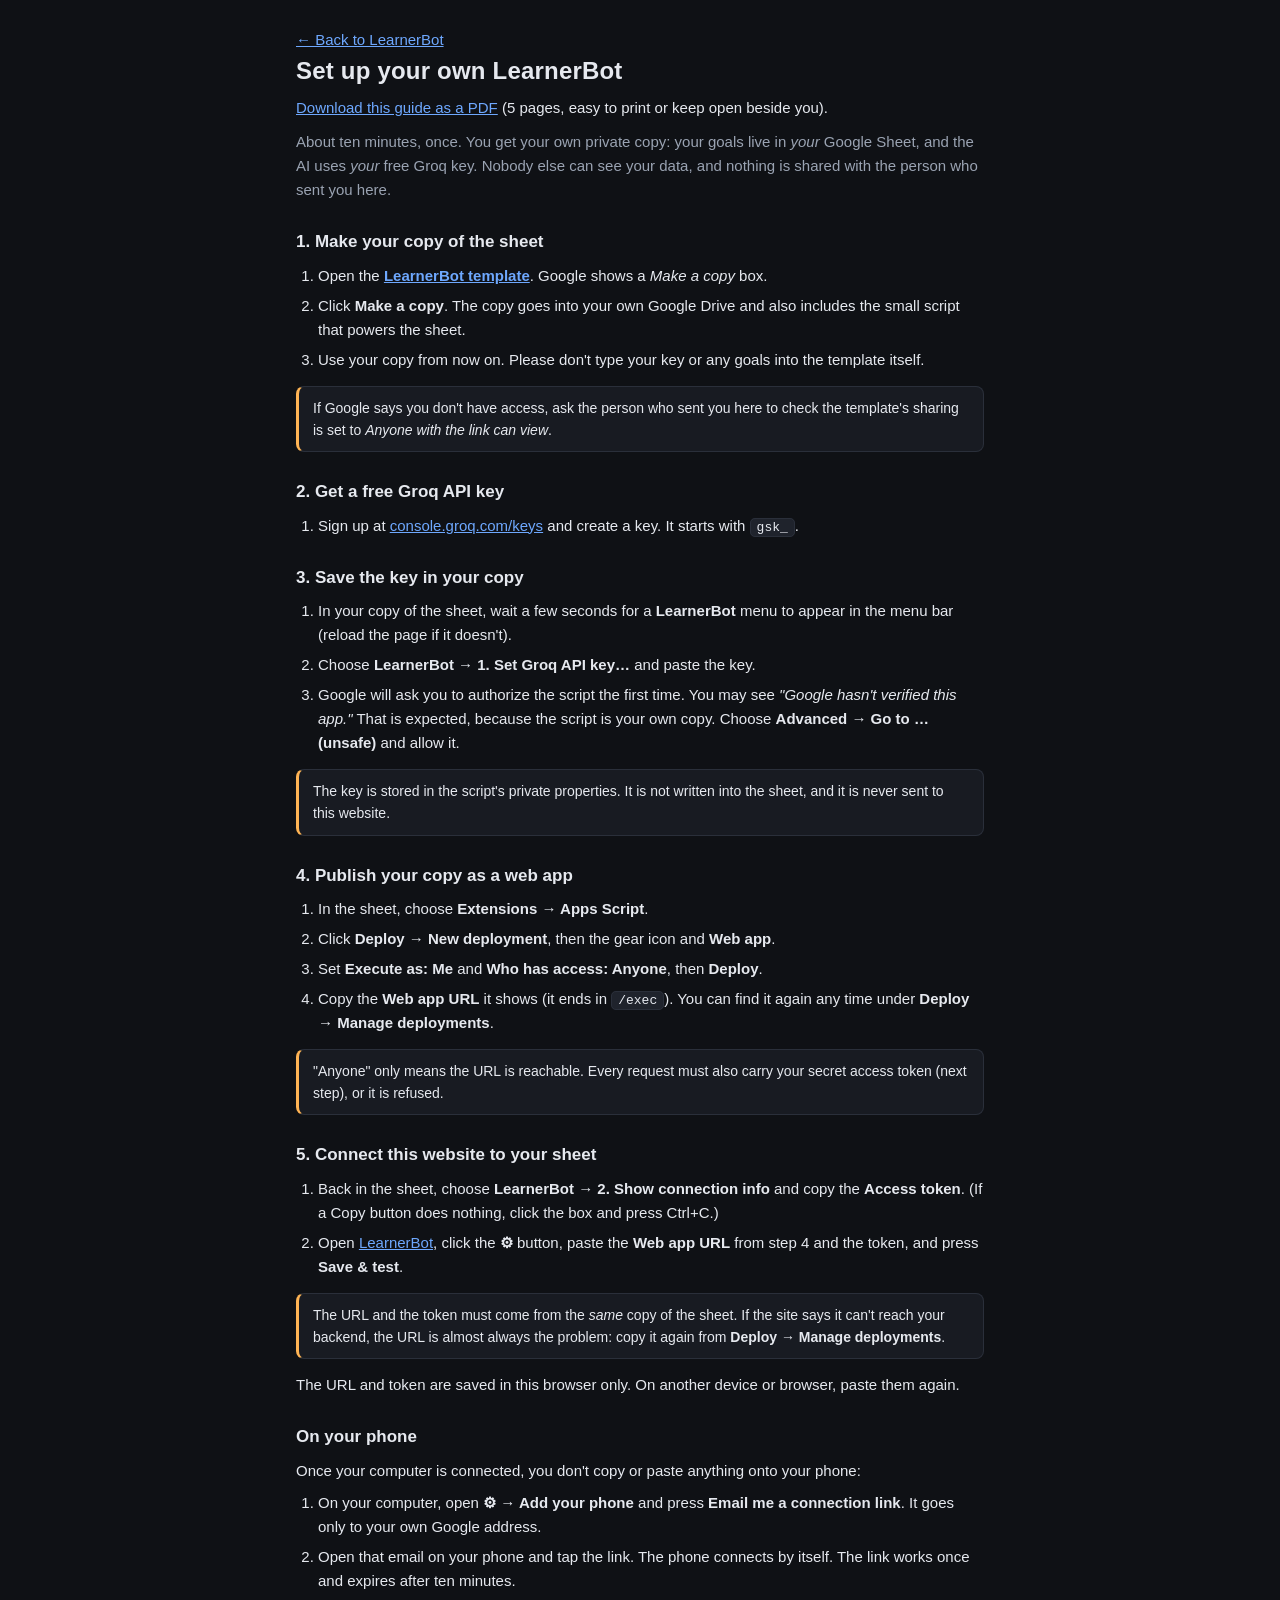
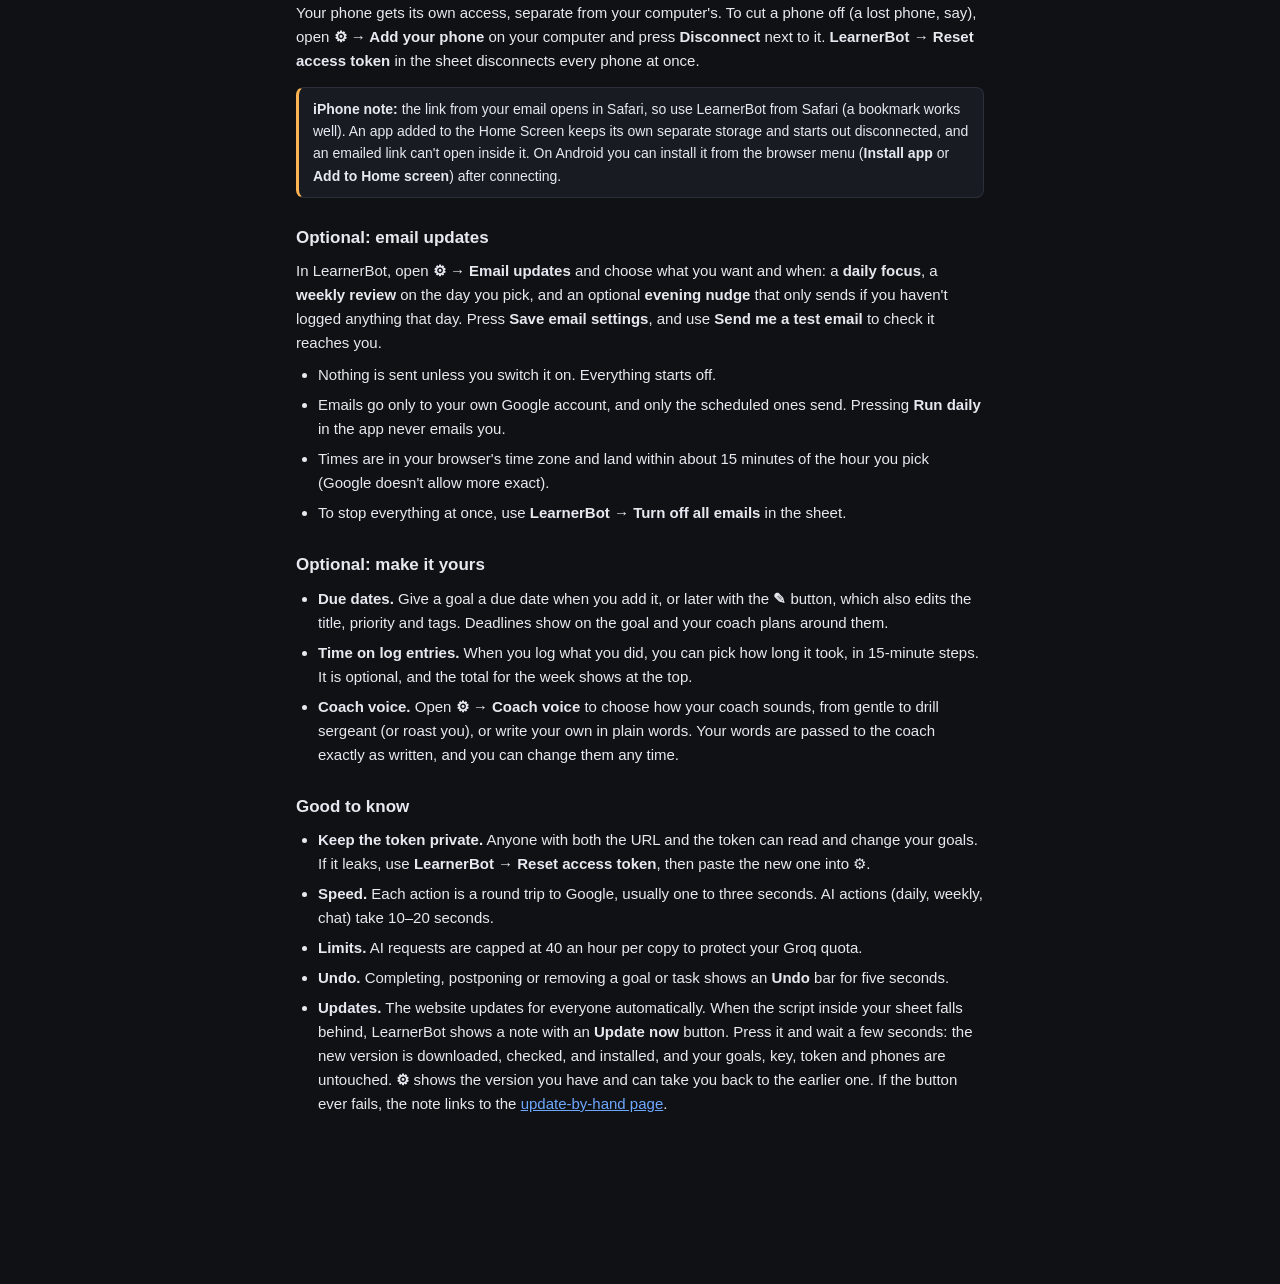
==== setup.html @ 53f63361 "One-button script updates, Go back, and a repair path - The sheet's script is now a small loader plu" ====
<!DOCTYPE html>
<html lang="en">
<head>
<meta charset="utf-8">
<meta name="viewport" content="width=device-width, initial-scale=1, viewport-fit=cover">
<meta name="color-scheme" content="dark">
<meta name="theme-color" content="#0f1115">
<title>LearnerBot setup</title>
<link rel="stylesheet" href="style.css">
</head>
<body>
<main class="page-wrap">
  <p><a href="./">← Back to LearnerBot</a></p>
  <h1>Set up your own LearnerBot</h1>
  <p class="small" style="margin:0 0 10px"><a href="LearnerBot-Setup-Guide.pdf">Download this guide as a PDF</a> (5 pages, easy to print or keep open beside you).</p>
  <p class="muted">About ten minutes, once. You get your own private copy: your goals live in <em>your</em> Google Sheet, and the AI uses <em>your</em> free Groq key. Nobody else can see your data, and nothing is shared with the person who sent you here.</p>

  <h2>1. Make your copy of the sheet</h2>
  <ol>
    <li>Open the <a href="https://docs.google.com/spreadsheets/d/1m1vy7L19w-Dmt8s2Wd-h3tM8gdfzpk-0Dqm-E_t3DpY/copy" target="_blank" rel="noopener"><b>LearnerBot template</b></a>. Google shows a <em>Make a copy</em> box.</li>
    <li>Click <b>Make a copy</b>. The copy goes into your own Google Drive and also includes the small script that powers the sheet.</li>
    <li>Use your copy from now on. Please don't type your key or any goals into the template itself.</li>
  </ol>
  <p class="note">If Google says you don't have access, ask the person who sent you here to check the template's sharing is set to <em>Anyone with the link can view</em>.</p>

  <h2>2. Get a free Groq API key</h2>
  <ol>
    <li>Sign up at <a href="https://console.groq.com/keys" target="_blank" rel="noopener">console.groq.com/keys</a> and create a key. It starts with <code>gsk_</code>.</li>
  </ol>

  <h2>3. Save the key in your copy</h2>
  <ol>
    <li>In your copy of the sheet, wait a few seconds for a <b>LearnerBot</b> menu to appear in the menu bar (reload the page if it doesn't).</li>
    <li>Choose <b>LearnerBot → 1. Set Groq API key…</b> and paste the key.</li>
    <li>Google will ask you to authorize the script the first time. You may see <em>"Google hasn't verified this app."</em> That is expected, because the script is your own copy. Choose <b>Advanced → Go to … (unsafe)</b> and allow it.</li>
  </ol>
  <p class="note">The key is stored in the script's private properties. It is not written into the sheet, and it is never sent to this website.</p>

  <h2>4. Publish your copy as a web app</h2>
  <ol>
    <li>In the sheet, choose <b>Extensions → Apps Script</b>.</li>
    <li>Click <b>Deploy → New deployment</b>, then the gear icon and <b>Web app</b>.</li>
    <li>Set <b>Execute as: Me</b> and <b>Who has access: Anyone</b>, then <b>Deploy</b>.</li>
    <li>Copy the <b>Web app URL</b> it shows (it ends in <code>/exec</code>). You can find it again any time under <b>Deploy → Manage deployments</b>.</li>
  </ol>
  <p class="note">"Anyone" only means the URL is reachable. Every request must also carry your secret access token (next step), or it is refused.</p>

  <h2>5. Connect this website to your sheet</h2>
  <ol>
    <li>Back in the sheet, choose <b>LearnerBot → 2. Show connection info</b> and copy the <b>Access token</b>. (If a Copy button does nothing, click the box and press Ctrl+C.)</li>
    <li>Open <a href="./">LearnerBot</a>, click the <b>⚙</b> button, paste the <b>Web app URL</b> from step 4 and the token, and press <b>Save &amp; test</b>.</li>
  </ol>
  <p class="note">The URL and the token must come from the <em>same</em> copy of the sheet. If the site says it can't reach your backend, the URL is almost always the problem: copy it again from <b>Deploy → Manage deployments</b>.</p>
  <p>The URL and token are saved in this browser only. On another device or browser, paste them again.</p>

  <h2>On your phone</h2>
  <p>Once your computer is connected, you don't copy or paste anything onto your phone:</p>
  <ol>
    <li>On your computer, open <b>⚙ → Add your phone</b> and press <b>Email me a connection link</b>. It goes only to your own Google address.</li>
    <li>Open that email on your phone and tap the link. The phone connects by itself. The link works once and expires after ten minutes.</li>
  </ol>
  <p>Your phone gets its own access, separate from your computer's. To cut a phone off (a lost phone, say), open <b>⚙ → Add your phone</b> on your computer and press <b>Disconnect</b> next to it. <b>LearnerBot → Reset access token</b> in the sheet disconnects every phone at once.</p>
  <p class="note"><b>iPhone note:</b> the link from your email opens in Safari, so use LearnerBot from Safari (a bookmark works well). An app added to the Home Screen keeps its own separate storage and starts out disconnected, and an emailed link can't open inside it. On Android you can install it from the browser menu (<b>Install app</b> or <b>Add to Home screen</b>) after connecting.</p>

  <h2>Optional: email updates</h2>
  <p>In LearnerBot, open <b>⚙ → Email updates</b> and choose what you want and when: a <b>daily focus</b>, a <b>weekly review</b> on the day you pick, and an optional <b>evening nudge</b> that only sends if you haven't logged anything that day. Press <b>Save email settings</b>, and use <b>Send me a test email</b> to check it reaches you.</p>
  <ul>
    <li>Nothing is sent unless you switch it on. Everything starts off.</li>
    <li>Emails go only to your own Google account, and only the scheduled ones send. Pressing <b>Run daily</b> in the app never emails you.</li>
    <li>Times are in your browser's time zone and land within about 15 minutes of the hour you pick (Google doesn't allow more exact).</li>
    <li>To stop everything at once, use <b>LearnerBot → Turn off all emails</b> in the sheet.</li>
  </ul>

  <h2>Optional: make it yours</h2>
  <ul>
    <li><b>Due dates.</b> Give a goal a due date when you add it, or later with the <b>✎</b> button, which also edits the title, priority and tags. Deadlines show on the goal and your coach plans around them.</li>
    <li><b>Time on log entries.</b> When you log what you did, you can pick how long it took, in 15-minute steps. It is optional, and the total for the week shows at the top.</li>
    <li><b>Coach voice.</b> Open <b>⚙ → Coach voice</b> to choose how your coach sounds, from gentle to drill sergeant (or roast you), or write your own in plain words. Your words are passed to the coach exactly as written, and you can change them any time.</li>
  </ul>

  <h2>Good to know</h2>
  <ul>
    <li><b>Keep the token private.</b> Anyone with both the URL and the token can read and change your goals. If it leaks, use <b>LearnerBot → Reset access token</b>, then paste the new one into ⚙.</li>
    <li><b>Speed.</b> Each action is a round trip to Google, usually one to three seconds. AI actions (daily, weekly, chat) take 10–20 seconds.</li>
    <li><b>Limits.</b> AI requests are capped at 40 an hour per copy to protect your Groq quota.</li>
    <li><b>Undo.</b> Completing, postponing or removing a goal or task shows an <b>Undo</b> bar for five seconds.</li>
    <li><b>Updates.</b> The website updates for everyone automatically. When the script inside your sheet falls behind, LearnerBot shows a note with an <b>Update now</b> button. Press it and wait a few seconds: the new version is downloaded, checked, and installed, and your goals, key, token and phones are untouched. <b>⚙</b> shows the version you have and can take you back to the earlier one. If the button ever fails, the note links to the <a href="update.html">update-by-hand page</a>.</li>
  </ul>
</main>
</body>
</html>
---- style.css ----
:root {
  --bg:#0f1115; --panel:#181b22; --panel2:#1f232c; --border:#2a2f3a;
  --text:#e6e9ef; --muted:#9aa3b2; --accent:#6ea8fe; --green:#7ee787;
  --warn:#ffb454; --red:#ff6b6b; --r:12px;
}
*{box-sizing:border-box;margin:0;padding:0}
body{background:var(--bg);color:var(--text);font:15px/1.6 -apple-system,"Segoe UI",sans-serif;padding:0 0 80px}
.wrap{max-width:1040px;margin:0 auto;padding:20px 16px}
header{display:flex;flex-wrap:wrap;gap:10px;align-items:center;justify-content:space-between;margin-bottom:20px}
h1{font-size:20px;letter-spacing:.2px}.dot{color:var(--accent)}
.chips{display:flex;gap:8px;flex-wrap:wrap;align-items:center}
.chip{font-size:12px;padding:4px 10px;border-radius:999px;background:var(--panel2);border:1px solid var(--border);color:var(--muted);cursor:default}
.chip.ok{color:var(--green);border-color:#2c4}
.nav-btn{font-size:12px;padding:4px 12px;border-radius:999px;background:transparent;border:1px solid var(--border);color:var(--muted);cursor:pointer}
.nav-btn:hover,.nav-btn.active{background:var(--panel2);color:var(--text);border-color:var(--accent)}
.grid{display:grid;grid-template-columns:minmax(0,1fr) minmax(0,1fr);gap:14px}
@media(max-width:680px){.grid{grid-template-columns:minmax(0,1fr)}}
.card{background:var(--panel);border:1px solid var(--border);border-radius:var(--r);padding:16px}
.card.wide{grid-column:1/-1}
.card.focus{background:linear-gradient(160deg,#1b2330,var(--panel));border-color:#2d3a52}
label.head{display:block;font-size:12px;text-transform:uppercase;letter-spacing:.08em;color:var(--muted);margin-bottom:10px}
h3{font-size:17px;margin-bottom:8px}
ul.plain{list-style:none}
ul.plain li{padding:6px 0;border-bottom:1px solid var(--border)}
ul.plain li:last-child{border-bottom:0}
.goal-row{display:flex;align-items:flex-start;justify-content:space-between;gap:8px;padding:2px 0}
.goal-left{display:flex;flex-wrap:wrap;align-items:center;gap:6px;min-width:0;flex:1}
.goal-title{overflow:hidden;text-overflow:ellipsis;white-space:nowrap;max-width:260px;font-variant:small-caps}
.pill{font-size:11px;padding:2px 7px;border-radius:999px;border:1px solid var(--border);white-space:nowrap;flex-shrink:0}
.pill.high{color:var(--red);border-color:#622}
.pill.medium{color:var(--warn);border-color:#653}
.pill.low{color:var(--muted)}
.pill.postponed{color:var(--muted);border-color:#44484f;font-style:italic}
.pill.completed{color:var(--green);border-color:#2c5}
.pill.archived{color:var(--red);border-color:#622;opacity:.6}
.tag{display:inline-block;font-size:10px;padding:1px 6px;border-radius:4px;font-weight:600;letter-spacing:.04em;white-space:nowrap;flex-shrink:0}
.tags{display:flex;flex-wrap:wrap;gap:3px}
.actions{display:flex;gap:4px;flex-shrink:0;margin-top:2px}
.wins li::before{content:"✔ ";color:var(--green)}
.misses li::before{content:"▲ ";color:var(--warn)}
.sugg li::before{content:"→ ";color:var(--accent)}
.plain li{color:var(--text);font-size:14px}
input,textarea,select{background:var(--panel2);border:1px solid var(--border);color:var(--text);border-radius:8px;padding:8px 10px;font:inherit;width:100%}
input::placeholder,textarea::placeholder{color:var(--muted)}
textarea{resize:vertical;min-height:52px}
.row{display:flex;gap:8px;margin-top:8px}
button{background:var(--accent);color:#08101f;border:0;border-radius:8px;padding:8px 14px;font:600 14px inherit;cursor:pointer;white-space:nowrap}
button.ghost{background:transparent;color:var(--muted);border:1px solid var(--border);font-weight:500}
button.ghost:hover{color:var(--text);border-color:var(--accent)}
button.icon{padding:4px 7px;font-size:12px}
button.run{font-size:13px;padding:6px 12px}
.muted{color:var(--muted)}
.empty{color:var(--muted);font-style:italic;font-size:14px}
.bars{display:flex;align-items:flex-end;gap:5px;height:52px;margin-top:8px}
.bar{flex:1;background:var(--accent);border-radius:3px 3px 0 0;min-height:4px;opacity:.8;cursor:default;position:relative}
.bar span{position:absolute;bottom:-18px;left:0;right:0;text-align:center;font-size:10px;color:var(--muted)}
.ts{font-size:11px;color:var(--muted);margin-top:8px}

/* tasks & subgoals */
details.tasks,details.subgoals{margin-top:6px;margin-left:4px}
details.tasks > summary,details.subgoals > summary{font-size:12px;color:var(--muted);cursor:pointer;user-select:none;list-style:none;display:flex;align-items:center;gap:5px}
details.tasks > summary::before,details.subgoals > summary::before{content:"▸";font-size:10px;transition:transform .15s}
details.tasks[open] > summary::before,details.subgoals[open] > summary::before{content:"▾"}
details.tasks > summary::-webkit-details-marker,details.subgoals > summary::-webkit-details-marker{display:none}
.task-list{margin:6px 0 4px 10px}
.task-list li{font-size:13px;color:var(--text);display:flex;align-items:center;justify-content:space-between;gap:6px;padding:3px 0;border-bottom:1px solid var(--border)}
.task-list li:last-child{border:0}
.task-done{color:var(--muted);text-decoration:line-through}
.task-add{display:flex;gap:6px;margin:6px 0 0 10px}
.task-add input{font-size:13px;padding:5px 8px}
.task-add button{padding:5px 10px;font-size:13px}
.progress-bar{height:3px;background:var(--border);border-radius:2px;margin:4px 0 2px}
.progress-fill{height:3px;background:var(--accent);border-radius:2px;transition:width .3s}
.child-form{display:flex;flex-wrap:wrap;gap:5px;margin:6px 0 0 14px;padding:6px 8px;background:var(--panel2);border:1px solid var(--border);border-radius:8px}
.child-form input,.child-form select{font-size:12px;padding:4px 7px}
.child-form button{padding:4px 10px;font-size:12px}
.goal-indent{border-left:2px solid var(--border);margin-left:8px;padding-left:8px}

/* history view */
.hist-section{margin-bottom:20px}
.hist-section label.head{margin-bottom:8px}
.hist-row{display:flex;align-items:center;gap:8px;padding:8px 0;border-bottom:1px solid var(--border)}
.hist-row:last-child{border:0}
.hist-meta{font-size:12px;color:var(--muted);margin-left:auto;white-space:nowrap}
.hist-title{flex:1;min-width:0;font-variant:small-caps}

/* chat dock */
#chat{position:fixed;right:16px;bottom:16px;width:340px;max-width:calc(100vw - 32px);z-index:99}
.chat-head{background:var(--accent);color:#08101f;padding:10px 14px;border-radius:10px 10px 0 0;font-weight:700;cursor:pointer;display:flex;justify-content:space-between;user-select:none}
.chat-body{background:var(--panel);border:1px solid var(--border);border-top:0;border-radius:0 0 10px 10px}
#chatLog{max-height:260px;overflow-y:auto;padding:10px;display:flex;flex-direction:column;gap:7px}
.msg{padding:7px 10px;border-radius:9px;max-width:88%;white-space:pre-wrap;font-size:14px;line-height:1.45}
.msg.you{background:var(--accent);color:#08101f;align-self:flex-end}
.msg.bot{background:var(--panel2);border:1px solid var(--border);align-self:flex-start}
.chat-form{display:flex;gap:6px;padding:8px;border-top:1px solid var(--border)}
.chat-form input{flex:1}
#chat.collapsed .chat-body{display:none}
.spinner{display:inline-block;width:14px;height:14px;border:2px solid var(--border);border-top-color:var(--accent);border-radius:50%;animation:spin .7s linear infinite;vertical-align:middle}
@keyframes spin{to{transform:rotate(360deg)}}

/* ---- additions for the static site ---- */
[hidden]{display:none!important}
a{color:var(--accent)}
.chip.busy{color:var(--accent);border-color:#2d3a52}
.chip.err{color:var(--red);border-color:#622}
.chip.demo{color:var(--warn);border-color:#653}
.chip .spinner{width:10px;height:10px;margin-right:6px;vertical-align:-1px}
button:disabled{opacity:.5;cursor:default}
button:focus-visible,input:focus-visible,textarea:focus-visible,select:focus-visible,summary:focus-visible{outline:2px solid var(--accent);outline-offset:2px}
.page-wrap{max-width:720px;margin:0 auto;padding:28px 16px 80px}
.page-wrap h1{font-size:24px;margin-bottom:6px}
.page-wrap h2{font-size:17px;margin:26px 0 8px}
.page-wrap ol,.page-wrap ul{margin:8px 0 8px 22px}
.page-wrap li{margin:6px 0}
.page-wrap code,.kbd{background:var(--panel2);border:1px solid var(--border);border-radius:5px;padding:1px 6px;font:13px ui-monospace,Consolas,monospace}
.note{background:var(--panel);border:1px solid var(--border);border-left:3px solid var(--warn);border-radius:8px;padding:10px 14px;margin:14px 0;font-size:14px}

/* connect card + settings dialog */
.connect{text-align:center;padding:28px 18px}
.connect h3{font-size:20px;margin-bottom:6px}
.connect .row{justify-content:center;flex-wrap:wrap;margin-top:14px}
dialog{background:var(--panel);color:var(--text);border:1px solid var(--border);border-radius:var(--r);padding:0;width:min(520px,calc(100vw - 32px))}
dialog::backdrop{background:rgba(5,7,10,.7)}
.dlg{padding:0 20px 20px}
/* The title bar stays put while the settings scroll, so Close is always in the top-right corner. */
.dlg-head{position:sticky;top:0;z-index:3;display:flex;align-items:center;justify-content:space-between;gap:12px;
  margin:0 -20px 10px;padding:14px 20px 12px;background:var(--panel);border-bottom:1px solid var(--border);border-radius:var(--r) var(--r) 0 0}
.dlg-close{flex:0 0 auto}
.dlg h2{font-size:18px;margin:0}
.dlg label.head{margin-top:14px;margin-bottom:6px}
.dlg .row{flex-wrap:wrap;margin-top:16px}
.cfg-msg{min-height:1.4em;margin-top:10px;font-size:13px;color:var(--muted)}
.cfg-msg.err{color:var(--red)}
.cfg-msg.good{color:var(--green)}

li.pending{opacity:.6}
.device-row{display:flex;justify-content:space-between;align-items:center;gap:10px;padding:8px 0;border-bottom:1px solid var(--border)}
.device-row:last-child{border-bottom:0}
.device-name{color:var(--text);font-size:14px}
.device-meta{font-size:12px;color:var(--muted)}
.notify-row{display:flex;align-items:center;gap:8px;flex-wrap:wrap;margin:10px 0}
.notify-row label{flex:1 1 230px;display:flex;align-items:center;gap:8px;cursor:pointer;font-size:14px}
.notify-row input[type="checkbox"]{width:18px;height:18px;flex:0 0 auto;accent-color:var(--accent)}
.notify-row select{width:auto;max-width:100%}
details.timings{margin-top:16px;border-top:1px solid var(--border);padding-top:10px;font-size:13px}
details.timings > summary{cursor:pointer;color:var(--muted);padding:6px 0}
details.timings #timingsList{margin:6px 0 10px;line-height:1.7}

/* toast + undo bar: one fixed stack, so the two never sit on top of each other */
#toasts{position:fixed;left:50%;bottom:24px;transform:translateX(-50%);display:flex;flex-direction:column;align-items:center;gap:8px;width:max-content;max-width:min(560px,calc(100vw - 32px));z-index:200;pointer-events:none}
#toast{display:none;background:var(--panel2);border:1px solid var(--border);color:var(--text);padding:10px 16px;border-radius:10px;font-size:14px;max-width:100%}
#toast.show{display:block;animation:pop .2s ease-out}
#toast.error{border-color:#622;color:#ffb3b3}
#undo{pointer-events:auto;display:flex;align-items:center;gap:12px;background:var(--panel2);border:1px solid var(--border);border-radius:10px;padding:6px 8px 6px 16px;font-size:14px;max-width:100%;animation:pop .2s ease-out}
#undo span{min-width:0;overflow-wrap:anywhere}
@keyframes pop{from{transform:translateY(10px)}to{transform:none}}
@media(max-width:680px){#toasts{bottom:calc(76px + env(safe-area-inset-bottom))}}
@media(prefers-reduced-motion:reduce){*{animation-duration:.01ms!important;transition-duration:.01ms!important}}

/* notices above the dashboard */
#notices:empty{display:none}
.notice{background:var(--panel);border:1px solid var(--border);border-left:3px solid var(--accent);border-radius:10px;padding:10px 14px;margin-bottom:12px;font-size:14px}
.notice.warn{border-left-color:var(--warn)}
.notice .muted{font-size:13px;margin-top:2px}
.notice-actions{display:flex;flex-wrap:wrap;gap:8px;margin-top:8px}
a.btn{display:inline-block;background:var(--accent);color:#08101f;border-radius:8px;padding:8px 14px;font:600 14px inherit;text-decoration:none;white-space:nowrap}
a.btn:hover{filter:brightness(1.1)}
a.btn.ghost-link{background:transparent;color:var(--muted);border:1px solid var(--border);font-weight:500}
a.btn.ghost-link:hover{color:var(--text);border-color:var(--accent);filter:none}

/* deadlines, editing, time, voice */
.due{font-size:11px;padding:1px 8px;border-radius:999px;border:1px solid var(--border);color:var(--muted);white-space:nowrap;flex-shrink:0}
.due.soon{color:var(--warn);border-color:#653}
.due.over{color:var(--red);border-color:#622}
.due-field{display:flex;align-items:center;gap:8px;flex:1 1 180px;font-size:13px;color:var(--muted)}
.due-field input[type="date"]{flex:1;min-width:0;color-scheme:dark}
.edit-form{display:flex;flex-direction:column;gap:2px;padding:8px;background:var(--panel2);border:1px solid var(--border);border-radius:8px;margin:2px 0}
.edit-form .row{margin-top:6px;flex-wrap:wrap}
.edit-form .row input{flex:1 1 140px;width:auto;min-width:0}
.presets{display:flex;flex-wrap:wrap;gap:6px}
.voice-foot{display:flex;justify-content:flex-end;font-size:12px;margin-top:4px}
#voiceText{min-height:96px}
body.legacy .needs-new{display:none!important}

/* ---- header, card headers ---- */
html{-webkit-text-size-adjust:100%}
button{touch-action:manipulation}
body{padding-bottom:calc(80px + env(safe-area-inset-bottom))}
.brand{display:flex;flex-wrap:wrap;align-items:center;gap:10px 14px;min-width:0}
.tabs{display:flex;gap:8px;align-items:center}
.card-head{display:flex;align-items:center;justify-content:space-between;gap:8px;margin-bottom:10px}
.card-head label.head{margin:0}
#chat.collapsed .chat-head{border-radius:10px}

/* ---- phones and touch screens: bigger tap targets, no iOS zoom-on-focus ---- */
@media(max-width:680px),(pointer:coarse){
  input,textarea,select,.task-add input,.child-form input,.child-form select{font-size:16px}
  button{min-height:40px}
  button.icon{min-width:40px;font-size:15px;padding:6px 10px}
  button.run{min-height:36px}
  .nav-btn{min-height:40px;padding:6px 14px;font-size:13px}
  details.tasks > summary,details.subgoals > summary{padding:9px 0;font-size:13px}
  .task-list li{min-height:40px;padding:6px 0}
  .chat-head{min-height:44px;align-items:center}
  .tag[role="button"]{padding:7px 11px;font-size:11px}
  .notify-row label{min-height:40px}
  .task-add button,.child-form button{min-width:40px}
}

@media(max-width:680px){
  .wrap{padding:14px 12px}
  header{gap:12px;margin-bottom:14px}
  .brand,.tabs{width:100%}
  .tabs .nav-btn{flex:1;text-align:center}
  .tabs .nav-btn[aria-label="Settings"],.tabs .nav-btn[aria-label="Refresh"]{flex:0 0 52px}
  .grid{gap:12px}
  .card{padding:14px}

  /* goals: title gets its own full-width line, actions sit underneath */
  .goal-row{flex-wrap:wrap}
  .goal-row:has(> .actions) .goal-left{flex:1 1 100%}
  /* Row 1: priority + title (the title gets the whole rest of the line and wraps at word breaks).
     Row 2: tags on their own line. Then the action buttons. */
  .goal-title{white-space:normal;max-width:none;flex:1 1 0;min-width:0;overflow:visible;text-overflow:clip;overflow-wrap:break-word;word-break:normal;line-height:1.35}
  .goal-left{align-items:flex-start}
  .goal-left .pill{margin-top:2px}
  .goal-left .tags{flex:1 1 100%;order:3}
  .goal-row .actions{width:100%;justify-content:flex-end;margin-top:2px}
  /* History: priority + title, then tags, then "added …" and the reactivate button. */
  .hist-row{flex-wrap:wrap;align-items:flex-start;row-gap:6px}
  .hist-title{flex:1 1 0;overflow-wrap:break-word;line-height:1.35}
  .hist-row .pill{margin-top:2px}
  .hist-row .tags{flex:1 1 100%;order:3}
  .hist-meta{order:4;margin-left:0;flex:1 1 auto;align-self:center}
  .hist-row > button{order:5}

  .row{flex-wrap:wrap}
  .row input{flex:1 1 140px;width:auto;min-width:0}
  .child-form{margin-left:0}
  .task-add{margin-left:0}

  /* chat becomes a full-width bottom sheet */
  #chat{left:8px;right:8px;width:auto;max-width:none;bottom:calc(8px + env(safe-area-inset-bottom))}
  #chatLog{max-height:38vh}
  .msg{max-width:92%;font-size:15px}
  .dlg{padding:16px}
  .dlg .row button{flex:1 1 40%}
  .dlg{padding:0 16px 16px}
  .dlg-head{margin:0 -16px 10px;padding:12px 16px 10px}
  .dlg-head .dlg-close{flex:0 0 auto}
}
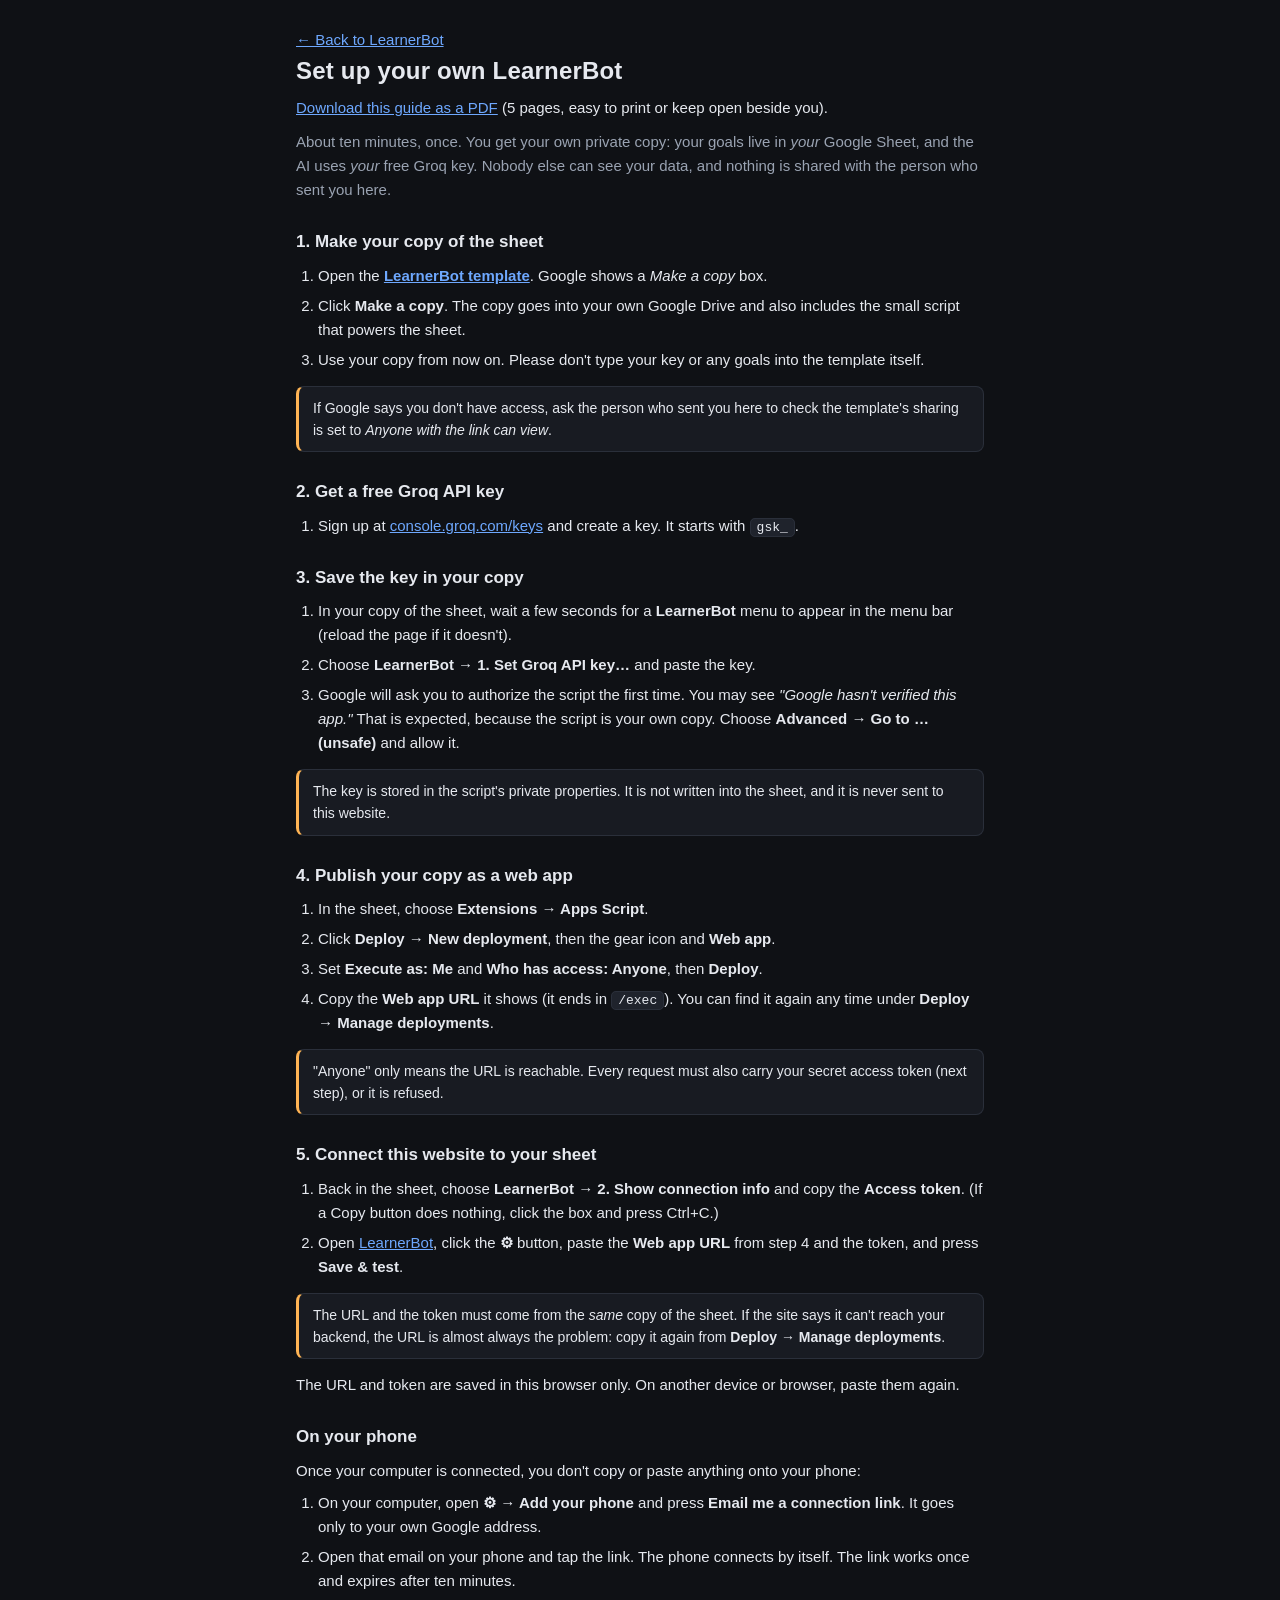
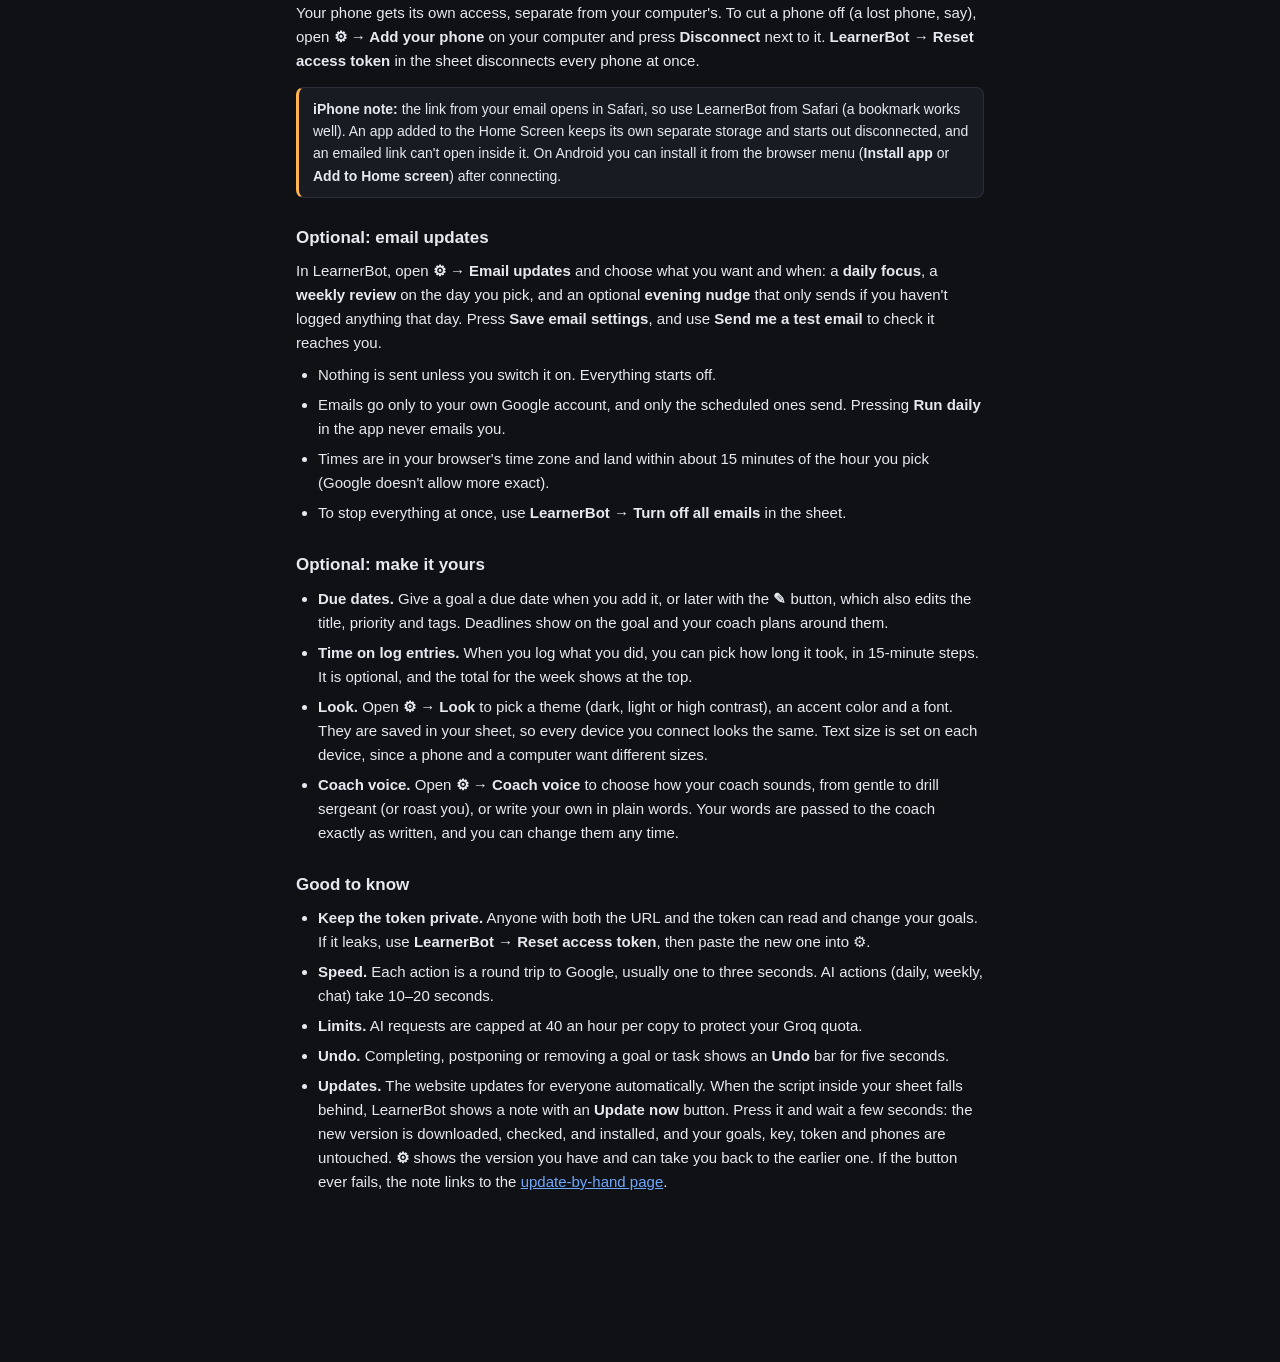
==== commit 3b22f0fb: "LearnerBot 1.1 (build 2026.10.10): themes, accent colors, fonts and text size - Settings > Look: Dar" ====
--- a/setup.html
+++ b/setup.html
@@ -6,6 +6,7 @@
 <meta name="color-scheme" content="dark">
 <meta name="theme-color" content="#0f1115">
 <title>LearnerBot setup</title>
+<script src="js/look.js"></script>
 <link rel="stylesheet" href="style.css">
 </head>
 <body>
@@ -75,6 +76,7 @@
   <ul>
     <li><b>Due dates.</b> Give a goal a due date when you add it, or later with the <b>✎</b> button, which also edits the title, priority and tags. Deadlines show on the goal and your coach plans around them.</li>
     <li><b>Time on log entries.</b> When you log what you did, you can pick how long it took, in 15-minute steps. It is optional, and the total for the week shows at the top.</li>
+    <li><b>Look.</b> Open <b>⚙ → Look</b> to pick a theme (dark, light or high contrast), an accent color and a font. They are saved in your sheet, so every device you connect looks the same. Text size is set on each device, since a phone and a computer want different sizes.</li>
     <li><b>Coach voice.</b> Open <b>⚙ → Coach voice</b> to choose how your coach sounds, from gentle to drill sergeant (or roast you), or write your own in plain words. Your words are passed to the coach exactly as written, and you can change them any time.</li>
   </ul>
 
--- a/style.css
+++ b/style.css
@@ -1,79 +1,87 @@
+/* These are the dark theme, used until js/look.js sets the saved look (and if it cannot run). A test keeps them
+   identical to Look.THEMES.dark. */
 :root {
   --bg:#0f1115; --panel:#181b22; --panel2:#1f232c; --border:#2a2f3a;
-  --text:#e6e9ef; --muted:#9aa3b2; --accent:#6ea8fe; --green:#7ee787;
+  --text:#e6e9ef; --muted:#9aa3b2; --accent:#6ea8fe; --on-accent:#0b0f1a; --green:#7ee787;
   --warn:#ffb454; --red:#ff6b6b; --r:12px;
+  --focus-from:#1b2330; --focus-border:#2d3a52; --red-line:#662222; --warn-line:#665533; --ok-line:#22cc44;
+  --post-line:#44484f; --busy-line:#2d3a52; --err-fg:#ffb3b3; --backdrop:rgba(5,7,10,.7);
+  --tag-bg-l:12%; --tag-fg-l:65%; --tag-bd-l:28%;
+  --font:-apple-system,"Segoe UI",Roboto,"Helvetica Neue",Arial,sans-serif; --fs:1;
+  color-scheme:dark;
 }
 *{box-sizing:border-box;margin:0;padding:0}
-body{background:var(--bg);color:var(--text);font:15px/1.6 -apple-system,"Segoe UI",sans-serif;padding:0 0 80px}
+body{background:var(--bg);color:var(--text);font-family:var(--font);font-size:calc(15px*var(--fs));line-height:1.6;padding:0 0 80px}
 .wrap{max-width:1040px;margin:0 auto;padding:20px 16px}
 header{display:flex;flex-wrap:wrap;gap:10px;align-items:center;justify-content:space-between;margin-bottom:20px}
-h1{font-size:20px;letter-spacing:.2px}.dot{color:var(--accent)}
+h1{font-size:calc(20px*var(--fs));letter-spacing:.2px}.dot{color:var(--accent)}
 .chips{display:flex;gap:8px;flex-wrap:wrap;align-items:center}
-.chip{font-size:12px;padding:4px 10px;border-radius:999px;background:var(--panel2);border:1px solid var(--border);color:var(--muted);cursor:default}
-.chip.ok{color:var(--green);border-color:#2c4}
-.nav-btn{font-size:12px;padding:4px 12px;border-radius:999px;background:transparent;border:1px solid var(--border);color:var(--muted);cursor:pointer}
+.chip{font-size:calc(12px*var(--fs));padding:4px 10px;border-radius:999px;background:var(--panel2);border:1px solid var(--border);color:var(--muted);cursor:default}
+.chip.ok{color:var(--green);border-color:var(--ok-line)}
+.nav-btn{font-size:calc(12px*var(--fs));padding:4px 12px;border-radius:999px;background:transparent;border:1px solid var(--border);color:var(--muted);cursor:pointer}
 .nav-btn:hover,.nav-btn.active{background:var(--panel2);color:var(--text);border-color:var(--accent)}
 .grid{display:grid;grid-template-columns:minmax(0,1fr) minmax(0,1fr);gap:14px}
 @media(max-width:680px){.grid{grid-template-columns:minmax(0,1fr)}}
 .card{background:var(--panel);border:1px solid var(--border);border-radius:var(--r);padding:16px}
 .card.wide{grid-column:1/-1}
-.card.focus{background:linear-gradient(160deg,#1b2330,var(--panel));border-color:#2d3a52}
-label.head{display:block;font-size:12px;text-transform:uppercase;letter-spacing:.08em;color:var(--muted);margin-bottom:10px}
-h3{font-size:17px;margin-bottom:8px}
+.card.focus{background:linear-gradient(160deg,var(--focus-from),var(--panel));border-color:var(--focus-border)}
+label.head{display:block;font-size:calc(12px*var(--fs));text-transform:uppercase;letter-spacing:.08em;color:var(--muted);margin-bottom:10px}
+h3{font-size:calc(17px*var(--fs));margin-bottom:8px}
 ul.plain{list-style:none}
 ul.plain li{padding:6px 0;border-bottom:1px solid var(--border)}
 ul.plain li:last-child{border-bottom:0}
 .goal-row{display:flex;align-items:flex-start;justify-content:space-between;gap:8px;padding:2px 0}
 .goal-left{display:flex;flex-wrap:wrap;align-items:center;gap:6px;min-width:0;flex:1}
 .goal-title{overflow:hidden;text-overflow:ellipsis;white-space:nowrap;max-width:260px;font-variant:small-caps}
-.pill{font-size:11px;padding:2px 7px;border-radius:999px;border:1px solid var(--border);white-space:nowrap;flex-shrink:0}
-.pill.high{color:var(--red);border-color:#622}
-.pill.medium{color:var(--warn);border-color:#653}
+.pill{font-size:calc(11px*var(--fs));padding:2px 7px;border-radius:999px;border:1px solid var(--border);white-space:nowrap;flex-shrink:0}
+.pill.high{color:var(--red);border-color:var(--red-line)}
+.pill.medium{color:var(--warn);border-color:var(--warn-line)}
 .pill.low{color:var(--muted)}
-.pill.postponed{color:var(--muted);border-color:#44484f;font-style:italic}
-.pill.completed{color:var(--green);border-color:#2c5}
-.pill.archived{color:var(--red);border-color:#622;opacity:.6}
-.tag{display:inline-block;font-size:10px;padding:1px 6px;border-radius:4px;font-weight:600;letter-spacing:.04em;white-space:nowrap;flex-shrink:0}
+.pill.postponed{color:var(--muted);border-color:var(--post-line);font-style:italic}
+.pill.completed{color:var(--green);border-color:var(--ok-line)}
+.pill.archived{color:var(--red);border-color:var(--red-line);opacity:.6}
+.tag{display:inline-block;font-size:calc(10px*var(--fs));padding:1px 6px;border-radius:4px;font-weight:600;letter-spacing:.04em;white-space:nowrap;flex-shrink:0;
+  background:hsl(var(--h,0),45%,var(--tag-bg-l));color:hsl(var(--h,0),70%,var(--tag-fg-l));border:1px solid hsl(var(--h,0),40%,var(--tag-bd-l))}
 .tags{display:flex;flex-wrap:wrap;gap:3px}
 .actions{display:flex;gap:4px;flex-shrink:0;margin-top:2px}
 .wins li::before{content:"✔ ";color:var(--green)}
 .misses li::before{content:"▲ ";color:var(--warn)}
 .sugg li::before{content:"→ ";color:var(--accent)}
-.plain li{color:var(--text);font-size:14px}
+.plain li{color:var(--text);font-size:calc(14px*var(--fs))}
 input,textarea,select{background:var(--panel2);border:1px solid var(--border);color:var(--text);border-radius:8px;padding:8px 10px;font:inherit;width:100%}
 input::placeholder,textarea::placeholder{color:var(--muted)}
 textarea{resize:vertical;min-height:52px}
 .row{display:flex;gap:8px;margin-top:8px}
-button{background:var(--accent);color:#08101f;border:0;border-radius:8px;padding:8px 14px;font:600 14px inherit;cursor:pointer;white-space:nowrap}
+button{background:var(--accent);color:var(--on-accent);border:0;border-radius:8px;padding:8px 14px;font-family:inherit;font-weight:600;font-size:calc(14px*var(--fs));cursor:pointer;white-space:nowrap}
 button.ghost{background:transparent;color:var(--muted);border:1px solid var(--border);font-weight:500}
 button.ghost:hover{color:var(--text);border-color:var(--accent)}
-button.icon{padding:4px 7px;font-size:12px}
-button.run{font-size:13px;padding:6px 12px}
+button.icon{padding:4px 7px;font-size:calc(12px*var(--fs))}
+button.run{font-size:calc(13px*var(--fs));padding:6px 12px}
 .muted{color:var(--muted)}
-.empty{color:var(--muted);font-style:italic;font-size:14px}
+.empty{color:var(--muted);font-style:italic;font-size:calc(14px*var(--fs))}
 .bars{display:flex;align-items:flex-end;gap:5px;height:52px;margin-top:8px}
 .bar{flex:1;background:var(--accent);border-radius:3px 3px 0 0;min-height:4px;opacity:.8;cursor:default;position:relative}
-.bar span{position:absolute;bottom:-18px;left:0;right:0;text-align:center;font-size:10px;color:var(--muted)}
-.ts{font-size:11px;color:var(--muted);margin-top:8px}
+.bar span{position:absolute;bottom:-18px;left:0;right:0;text-align:center;font-size:calc(10px*var(--fs));color:var(--muted)}
+.ts{font-size:calc(11px*var(--fs));color:var(--muted);margin-top:8px}
 
 /* tasks & subgoals */
 details.tasks,details.subgoals{margin-top:6px;margin-left:4px}
-details.tasks > summary,details.subgoals > summary{font-size:12px;color:var(--muted);cursor:pointer;user-select:none;list-style:none;display:flex;align-items:center;gap:5px}
-details.tasks > summary::before,details.subgoals > summary::before{content:"▸";font-size:10px;transition:transform .15s}
+details.tasks > summary,details.subgoals > summary{font-size:calc(12px*var(--fs));color:var(--muted);cursor:pointer;user-select:none;list-style:none;display:flex;align-items:center;gap:5px}
+details.tasks > summary::before,details.subgoals > summary::before{content:"▸";font-size:calc(10px*var(--fs));transition:transform .15s}
 details.tasks[open] > summary::before,details.subgoals[open] > summary::before{content:"▾"}
 details.tasks > summary::-webkit-details-marker,details.subgoals > summary::-webkit-details-marker{display:none}
 .task-list{margin:6px 0 4px 10px}
-.task-list li{font-size:13px;color:var(--text);display:flex;align-items:center;justify-content:space-between;gap:6px;padding:3px 0;border-bottom:1px solid var(--border)}
+.task-list li{font-size:calc(13px*var(--fs));color:var(--text);display:flex;align-items:center;justify-content:space-between;gap:6px;padding:3px 0;border-bottom:1px solid var(--border)}
 .task-list li:last-child{border:0}
 .task-done{color:var(--muted);text-decoration:line-through}
 .task-add{display:flex;gap:6px;margin:6px 0 0 10px}
-.task-add input{font-size:13px;padding:5px 8px}
-.task-add button{padding:5px 10px;font-size:13px}
+.task-add input{font-size:calc(13px*var(--fs));padding:5px 8px}
+.task-add button{padding:5px 10px;font-size:calc(13px*var(--fs))}
 .progress-bar{height:3px;background:var(--border);border-radius:2px;margin:4px 0 2px}
 .progress-fill{height:3px;background:var(--accent);border-radius:2px;transition:width .3s}
 .child-form{display:flex;flex-wrap:wrap;gap:5px;margin:6px 0 0 14px;padding:6px 8px;background:var(--panel2);border:1px solid var(--border);border-radius:8px}
-.child-form input,.child-form select{font-size:12px;padding:4px 7px}
-.child-form button{padding:4px 10px;font-size:12px}
+.child-form input,.child-form select{font-size:calc(12px*var(--fs));padding:4px 7px}
+.child-form button{padding:4px 10px;font-size:calc(12px*var(--fs))}
 .goal-indent{border-left:2px solid var(--border);margin-left:8px;padding-left:8px}
 
 /* history view */
@@ -81,16 +89,16 @@
 .hist-section label.head{margin-bottom:8px}
 .hist-row{display:flex;align-items:center;gap:8px;padding:8px 0;border-bottom:1px solid var(--border)}
 .hist-row:last-child{border:0}
-.hist-meta{font-size:12px;color:var(--muted);margin-left:auto;white-space:nowrap}
+.hist-meta{font-size:calc(12px*var(--fs));color:var(--muted);margin-left:auto;white-space:nowrap}
 .hist-title{flex:1;min-width:0;font-variant:small-caps}
 
 /* chat dock */
 #chat{position:fixed;right:16px;bottom:16px;width:340px;max-width:calc(100vw - 32px);z-index:99}
-.chat-head{background:var(--accent);color:#08101f;padding:10px 14px;border-radius:10px 10px 0 0;font-weight:700;cursor:pointer;display:flex;justify-content:space-between;user-select:none}
+.chat-head{background:var(--accent);color:var(--on-accent);padding:10px 14px;border-radius:10px 10px 0 0;font-weight:700;cursor:pointer;display:flex;justify-content:space-between;user-select:none}
 .chat-body{background:var(--panel);border:1px solid var(--border);border-top:0;border-radius:0 0 10px 10px}
 #chatLog{max-height:260px;overflow-y:auto;padding:10px;display:flex;flex-direction:column;gap:7px}
-.msg{padding:7px 10px;border-radius:9px;max-width:88%;white-space:pre-wrap;font-size:14px;line-height:1.45}
-.msg.you{background:var(--accent);color:#08101f;align-self:flex-end}
+.msg{padding:7px 10px;border-radius:9px;max-width:88%;white-space:pre-wrap;font-size:calc(14px*var(--fs));line-height:1.45}
+.msg.you{background:var(--accent);color:var(--on-accent);align-self:flex-end}
 .msg.bot{background:var(--panel2);border:1px solid var(--border);align-self:flex-start}
 .chat-form{display:flex;gap:6px;padding:8px;border-top:1px solid var(--border)}
 .chat-form input{flex:1}
@@ -101,57 +109,57 @@
 /* ---- additions for the static site ---- */
 [hidden]{display:none!important}
 a{color:var(--accent)}
-.chip.busy{color:var(--accent);border-color:#2d3a52}
-.chip.err{color:var(--red);border-color:#622}
-.chip.demo{color:var(--warn);border-color:#653}
+.chip.busy{color:var(--accent);border-color:var(--busy-line)}
+.chip.err{color:var(--red);border-color:var(--red-line)}
+.chip.demo{color:var(--warn);border-color:var(--warn-line)}
 .chip .spinner{width:10px;height:10px;margin-right:6px;vertical-align:-1px}
 button:disabled{opacity:.5;cursor:default}
 button:focus-visible,input:focus-visible,textarea:focus-visible,select:focus-visible,summary:focus-visible{outline:2px solid var(--accent);outline-offset:2px}
 .page-wrap{max-width:720px;margin:0 auto;padding:28px 16px 80px}
-.page-wrap h1{font-size:24px;margin-bottom:6px}
-.page-wrap h2{font-size:17px;margin:26px 0 8px}
+.page-wrap h1{font-size:calc(24px*var(--fs));margin-bottom:6px}
+.page-wrap h2{font-size:calc(17px*var(--fs));margin:26px 0 8px}
 .page-wrap ol,.page-wrap ul{margin:8px 0 8px 22px}
 .page-wrap li{margin:6px 0}
-.page-wrap code,.kbd{background:var(--panel2);border:1px solid var(--border);border-radius:5px;padding:1px 6px;font:13px ui-monospace,Consolas,monospace}
-.note{background:var(--panel);border:1px solid var(--border);border-left:3px solid var(--warn);border-radius:8px;padding:10px 14px;margin:14px 0;font-size:14px}
+.page-wrap code,.kbd{background:var(--panel2);border:1px solid var(--border);border-radius:5px;padding:1px 6px;font:calc(13px*var(--fs)) ui-monospace,Consolas,monospace}
+.note{background:var(--panel);border:1px solid var(--border);border-left:3px solid var(--warn);border-radius:8px;padding:10px 14px;margin:14px 0;font-size:calc(14px*var(--fs))}
 
 /* connect card + settings dialog */
 .connect{text-align:center;padding:28px 18px}
-.connect h3{font-size:20px;margin-bottom:6px}
+.connect h3{font-size:calc(20px*var(--fs));margin-bottom:6px}
 .connect .row{justify-content:center;flex-wrap:wrap;margin-top:14px}
 dialog{background:var(--panel);color:var(--text);border:1px solid var(--border);border-radius:var(--r);padding:0;width:min(520px,calc(100vw - 32px))}
-dialog::backdrop{background:rgba(5,7,10,.7)}
+dialog::backdrop{background:var(--backdrop)}
 .dlg{padding:0 20px 20px}
 /* The title bar stays put while the settings scroll, so Close is always in the top-right corner. */
 .dlg-head{position:sticky;top:0;z-index:3;display:flex;align-items:center;justify-content:space-between;gap:12px;
   margin:0 -20px 10px;padding:14px 20px 12px;background:var(--panel);border-bottom:1px solid var(--border);border-radius:var(--r) var(--r) 0 0}
 .dlg-close{flex:0 0 auto}
-.dlg h2{font-size:18px;margin:0}
+.dlg h2{font-size:calc(18px*var(--fs));margin:0}
 .dlg label.head{margin-top:14px;margin-bottom:6px}
 .dlg .row{flex-wrap:wrap;margin-top:16px}
-.cfg-msg{min-height:1.4em;margin-top:10px;font-size:13px;color:var(--muted)}
+.cfg-msg{min-height:1.4em;margin-top:10px;font-size:calc(13px*var(--fs));color:var(--muted)}
 .cfg-msg.err{color:var(--red)}
 .cfg-msg.good{color:var(--green)}
 
 li.pending{opacity:.6}
 .device-row{display:flex;justify-content:space-between;align-items:center;gap:10px;padding:8px 0;border-bottom:1px solid var(--border)}
 .device-row:last-child{border-bottom:0}
-.device-name{color:var(--text);font-size:14px}
-.device-meta{font-size:12px;color:var(--muted)}
+.device-name{color:var(--text);font-size:calc(14px*var(--fs))}
+.device-meta{font-size:calc(12px*var(--fs));color:var(--muted)}
 .notify-row{display:flex;align-items:center;gap:8px;flex-wrap:wrap;margin:10px 0}
-.notify-row label{flex:1 1 230px;display:flex;align-items:center;gap:8px;cursor:pointer;font-size:14px}
+.notify-row label{flex:1 1 230px;display:flex;align-items:center;gap:8px;cursor:pointer;font-size:calc(14px*var(--fs))}
 .notify-row input[type="checkbox"]{width:18px;height:18px;flex:0 0 auto;accent-color:var(--accent)}
 .notify-row select{width:auto;max-width:100%}
-details.timings{margin-top:16px;border-top:1px solid var(--border);padding-top:10px;font-size:13px}
+details.timings{margin-top:16px;border-top:1px solid var(--border);padding-top:10px;font-size:calc(13px*var(--fs))}
 details.timings > summary{cursor:pointer;color:var(--muted);padding:6px 0}
 details.timings #timingsList{margin:6px 0 10px;line-height:1.7}
 
 /* toast + undo bar: one fixed stack, so the two never sit on top of each other */
 #toasts{position:fixed;left:50%;bottom:24px;transform:translateX(-50%);display:flex;flex-direction:column;align-items:center;gap:8px;width:max-content;max-width:min(560px,calc(100vw - 32px));z-index:200;pointer-events:none}
-#toast{display:none;background:var(--panel2);border:1px solid var(--border);color:var(--text);padding:10px 16px;border-radius:10px;font-size:14px;max-width:100%}
+#toast{display:none;background:var(--panel2);border:1px solid var(--border);color:var(--text);padding:10px 16px;border-radius:10px;font-size:calc(14px*var(--fs));max-width:100%}
 #toast.show{display:block;animation:pop .2s ease-out}
-#toast.error{border-color:#622;color:#ffb3b3}
-#undo{pointer-events:auto;display:flex;align-items:center;gap:12px;background:var(--panel2);border:1px solid var(--border);border-radius:10px;padding:6px 8px 6px 16px;font-size:14px;max-width:100%;animation:pop .2s ease-out}
+#toast.error{border-color:var(--red-line);color:var(--err-fg)}
+#undo{pointer-events:auto;display:flex;align-items:center;gap:12px;background:var(--panel2);border:1px solid var(--border);border-radius:10px;padding:6px 8px 6px 16px;font-size:calc(14px*var(--fs));max-width:100%;animation:pop .2s ease-out}
 #undo span{min-width:0;overflow-wrap:anywhere}
 @keyframes pop{from{transform:translateY(10px)}to{transform:none}}
 @media(max-width:680px){#toasts{bottom:calc(76px + env(safe-area-inset-bottom))}}
@@ -159,26 +167,26 @@
 
 /* notices above the dashboard */
 #notices:empty{display:none}
-.notice{background:var(--panel);border:1px solid var(--border);border-left:3px solid var(--accent);border-radius:10px;padding:10px 14px;margin-bottom:12px;font-size:14px}
+.notice{background:var(--panel);border:1px solid var(--border);border-left:3px solid var(--accent);border-radius:10px;padding:10px 14px;margin-bottom:12px;font-size:calc(14px*var(--fs))}
 .notice.warn{border-left-color:var(--warn)}
-.notice .muted{font-size:13px;margin-top:2px}
+.notice .muted{font-size:calc(13px*var(--fs));margin-top:2px}
 .notice-actions{display:flex;flex-wrap:wrap;gap:8px;margin-top:8px}
-a.btn{display:inline-block;background:var(--accent);color:#08101f;border-radius:8px;padding:8px 14px;font:600 14px inherit;text-decoration:none;white-space:nowrap}
+a.btn{display:inline-block;background:var(--accent);color:var(--on-accent);border-radius:8px;padding:8px 14px;font-family:inherit;font-weight:600;font-size:calc(14px*var(--fs));text-decoration:none;white-space:nowrap}
 a.btn:hover{filter:brightness(1.1)}
 a.btn.ghost-link{background:transparent;color:var(--muted);border:1px solid var(--border);font-weight:500}
 a.btn.ghost-link:hover{color:var(--text);border-color:var(--accent);filter:none}
 
 /* deadlines, editing, time, voice */
-.due{font-size:11px;padding:1px 8px;border-radius:999px;border:1px solid var(--border);color:var(--muted);white-space:nowrap;flex-shrink:0}
-.due.soon{color:var(--warn);border-color:#653}
-.due.over{color:var(--red);border-color:#622}
-.due-field{display:flex;align-items:center;gap:8px;flex:1 1 180px;font-size:13px;color:var(--muted)}
-.due-field input[type="date"]{flex:1;min-width:0;color-scheme:dark}
+.due{font-size:calc(11px*var(--fs));padding:1px 8px;border-radius:999px;border:1px solid var(--border);color:var(--muted);white-space:nowrap;flex-shrink:0}
+.due.soon{color:var(--warn);border-color:var(--warn-line)}
+.due.over{color:var(--red);border-color:var(--red-line)}
+.due-field{display:flex;align-items:center;gap:8px;flex:1 1 180px;font-size:calc(13px*var(--fs));color:var(--muted)}
+.due-field input[type="date"]{flex:1;min-width:0}
 .edit-form{display:flex;flex-direction:column;gap:2px;padding:8px;background:var(--panel2);border:1px solid var(--border);border-radius:8px;margin:2px 0}
 .edit-form .row{margin-top:6px;flex-wrap:wrap}
 .edit-form .row input{flex:1 1 140px;width:auto;min-width:0}
 .presets{display:flex;flex-wrap:wrap;gap:6px}
-.voice-foot{display:flex;justify-content:flex-end;font-size:12px;margin-top:4px}
+.voice-foot{display:flex;justify-content:flex-end;font-size:calc(12px*var(--fs));margin-top:4px}
 #voiceText{min-height:96px}
 body.legacy .needs-new{display:none!important}
 
@@ -196,13 +204,13 @@
 @media(max-width:680px),(pointer:coarse){
   input,textarea,select,.task-add input,.child-form input,.child-form select{font-size:16px}
   button{min-height:40px}
-  button.icon{min-width:40px;font-size:15px;padding:6px 10px}
+  button.icon{min-width:40px;font-size:calc(15px*var(--fs));padding:6px 10px}
   button.run{min-height:36px}
-  .nav-btn{min-height:40px;padding:6px 14px;font-size:13px}
-  details.tasks > summary,details.subgoals > summary{padding:9px 0;font-size:13px}
+  .nav-btn{min-height:40px;padding:6px 14px;font-size:calc(13px*var(--fs))}
+  details.tasks > summary,details.subgoals > summary{padding:9px 0;font-size:calc(13px*var(--fs))}
   .task-list li{min-height:40px;padding:6px 0}
   .chat-head{min-height:44px;align-items:center}
-  .tag[role="button"]{padding:7px 11px;font-size:11px}
+  .tag[role="button"]{padding:7px 11px;font-size:calc(11px*var(--fs))}
   .notify-row label{min-height:40px}
   .task-add button,.child-form button{min-width:40px}
 }
@@ -242,10 +250,23 @@
   /* chat becomes a full-width bottom sheet */
   #chat{left:8px;right:8px;width:auto;max-width:none;bottom:calc(8px + env(safe-area-inset-bottom))}
   #chatLog{max-height:38vh}
-  .msg{max-width:92%;font-size:15px}
+  .msg{max-width:92%;font-size:calc(15px*var(--fs))}
   .dlg{padding:16px}
   .dlg .row button{flex:1 1 40%}
   .dlg{padding:0 16px 16px}
   .dlg-head{margin:0 -16px 10px;padding:12px 16px 10px}
   .dlg-head .dlg-close{flex:0 0 auto}
 }
+
+/* ---- Look: theme, accent, font, size ---- */
+.look-group{margin-top:12px}
+.look-group > label.head{margin:0 0 6px}
+.seg{display:flex;flex-wrap:wrap;gap:6px}
+.seg button[aria-pressed="true"]{background:var(--accent);color:var(--on-accent);border-color:var(--accent);font-weight:600}
+.swatches{display:flex;flex-wrap:wrap;gap:8px;align-items:center}
+.swatch{width:32px;height:32px;min-height:0;padding:0;border-radius:50%;border:2px solid var(--border);background:var(--sw,var(--accent))}
+.swatch[aria-pressed="true"]{border-color:var(--text);box-shadow:0 0 0 2px var(--bg),0 0 0 4px var(--text)}
+.swatch.auto{background:conic-gradient(var(--accent),var(--green),var(--warn),var(--red),var(--accent))}
+.swatches input[type="color"]{width:44px;height:32px;padding:0;border-radius:8px;cursor:pointer}
+#lookFont{max-width:100%}
+@media(max-width:680px),(pointer:coarse){.swatch{width:40px;height:40px}.swatches input[type="color"]{width:52px;height:40px}}
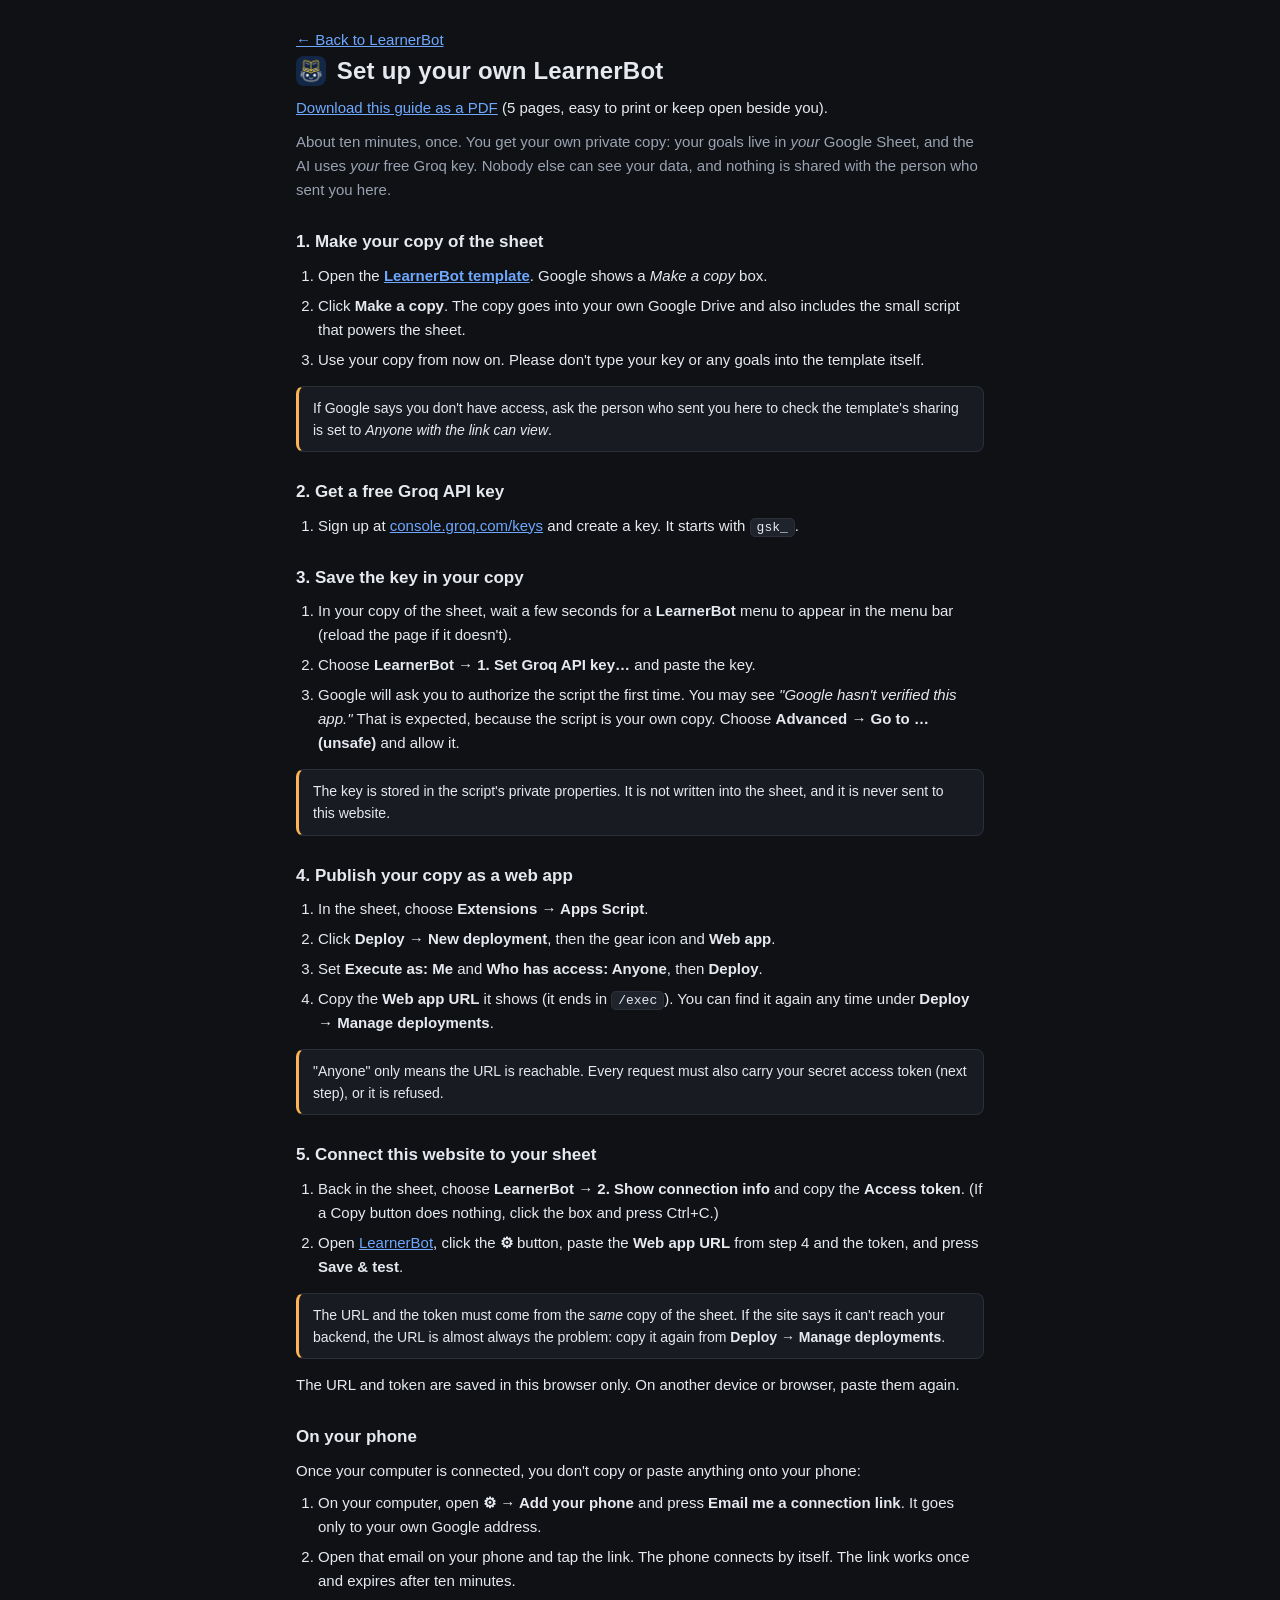
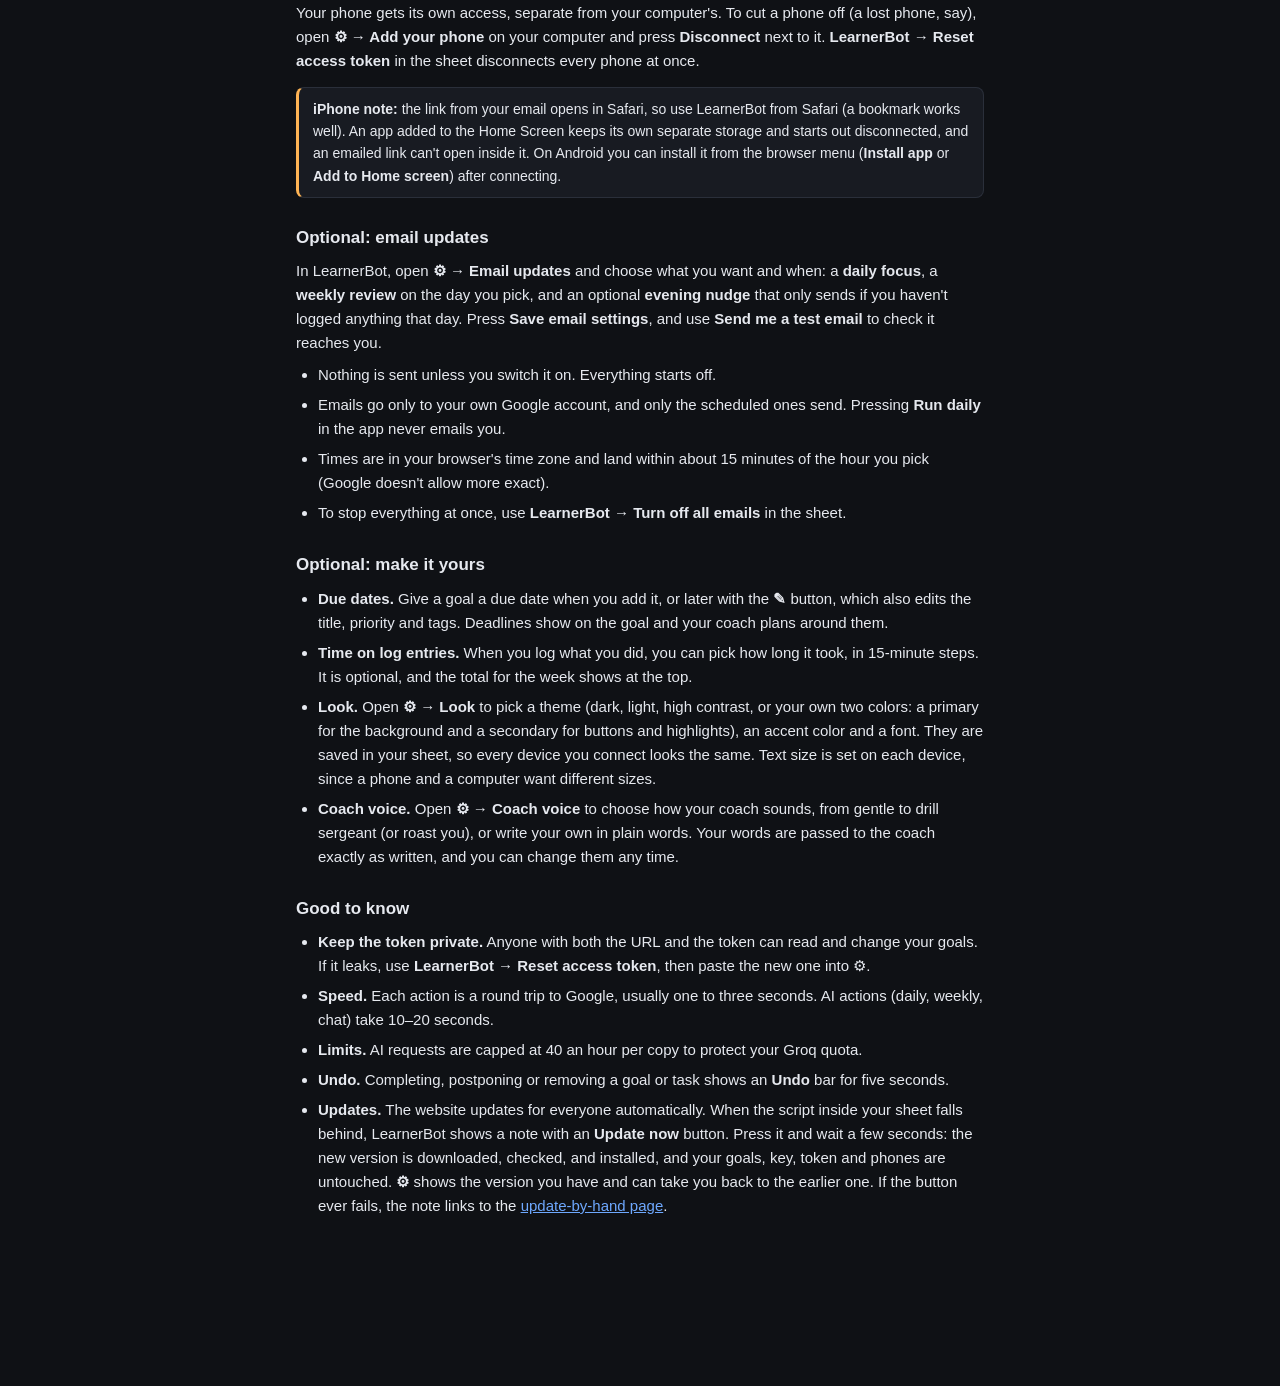
==== commit a158c4cb: "LearnerBot 1.2 (build 2026.10.11): new icon and a Custom theme - New icon (a robot wearing an open b" ====
--- a/setup.html
+++ b/setup.html
@@ -7,12 +7,17 @@
 <meta name="theme-color" content="#0f1115">
 <title>LearnerBot setup</title>
 <script src="js/look.js"></script>
+<link rel="icon" href="favicon.ico" sizes="16x16 32x32 48x48">
+<link rel="icon" type="image/png" sizes="32x32" href="favicon-32.png">
+<link rel="icon" type="image/png" sizes="16x16" href="favicon-16.png">
+<link rel="icon" type="image/png" sizes="192x192" href="icon-192.png">
+<link rel="apple-touch-icon" href="apple-touch-icon.png">
 <link rel="stylesheet" href="style.css">
 </head>
 <body>
 <main class="page-wrap">
   <p><a href="./">← Back to LearnerBot</a></p>
-  <h1>Set up your own LearnerBot</h1>
+  <h1><img class="logo" src="logo-128.png" width="30" height="30" alt=""> Set up your own LearnerBot</h1>
   <p class="small" style="margin:0 0 10px"><a href="LearnerBot-Setup-Guide.pdf">Download this guide as a PDF</a> (5 pages, easy to print or keep open beside you).</p>
   <p class="muted">About ten minutes, once. You get your own private copy: your goals live in <em>your</em> Google Sheet, and the AI uses <em>your</em> free Groq key. Nobody else can see your data, and nothing is shared with the person who sent you here.</p>
 
@@ -76,7 +81,7 @@
   <ul>
     <li><b>Due dates.</b> Give a goal a due date when you add it, or later with the <b>✎</b> button, which also edits the title, priority and tags. Deadlines show on the goal and your coach plans around them.</li>
     <li><b>Time on log entries.</b> When you log what you did, you can pick how long it took, in 15-minute steps. It is optional, and the total for the week shows at the top.</li>
-    <li><b>Look.</b> Open <b>⚙ → Look</b> to pick a theme (dark, light or high contrast), an accent color and a font. They are saved in your sheet, so every device you connect looks the same. Text size is set on each device, since a phone and a computer want different sizes.</li>
+    <li><b>Look.</b> Open <b>⚙ → Look</b> to pick a theme (dark, light, high contrast, or your own two colors: a primary for the background and a secondary for buttons and highlights), an accent color and a font. They are saved in your sheet, so every device you connect looks the same. Text size is set on each device, since a phone and a computer want different sizes.</li>
     <li><b>Coach voice.</b> Open <b>⚙ → Coach voice</b> to choose how your coach sounds, from gentle to drill sergeant (or roast you), or write your own in plain words. Your words are passed to the coach exactly as written, and you can change them any time.</li>
   </ul>
 
--- a/style.css
+++ b/style.css
@@ -15,6 +15,8 @@
 .wrap{max-width:1040px;margin:0 auto;padding:20px 16px}
 header{display:flex;flex-wrap:wrap;gap:10px;align-items:center;justify-content:space-between;margin-bottom:20px}
 h1{font-size:calc(20px*var(--fs));letter-spacing:.2px}.dot{color:var(--accent)}
+.logo{vertical-align:-7px;margin-right:4px;border-radius:8px}
+.logo-lg{display:block;margin:0 auto 12px;border-radius:20px}
 .chips{display:flex;gap:8px;flex-wrap:wrap;align-items:center}
 .chip{font-size:calc(12px*var(--fs));padding:4px 10px;border-radius:999px;background:var(--panel2);border:1px solid var(--border);color:var(--muted);cursor:default}
 .chip.ok{color:var(--green);border-color:var(--ok-line)}
@@ -269,4 +271,8 @@
 .swatch.auto{background:conic-gradient(var(--accent),var(--green),var(--warn),var(--red),var(--accent))}
 .swatches input[type="color"]{width:44px;height:32px;padding:0;border-radius:8px;cursor:pointer}
 #lookFont{max-width:100%}
+.scheme{display:inline-flex;align-items:center;gap:8px}
+.dots{display:inline-flex}
+.dots i{width:14px;height:14px;border-radius:50%;border:1px solid var(--border);display:inline-block}
+.dots i + i{margin-left:-5px}
 @media(max-width:680px),(pointer:coarse){.swatch{width:40px;height:40px}.swatches input[type="color"]{width:52px;height:40px}}
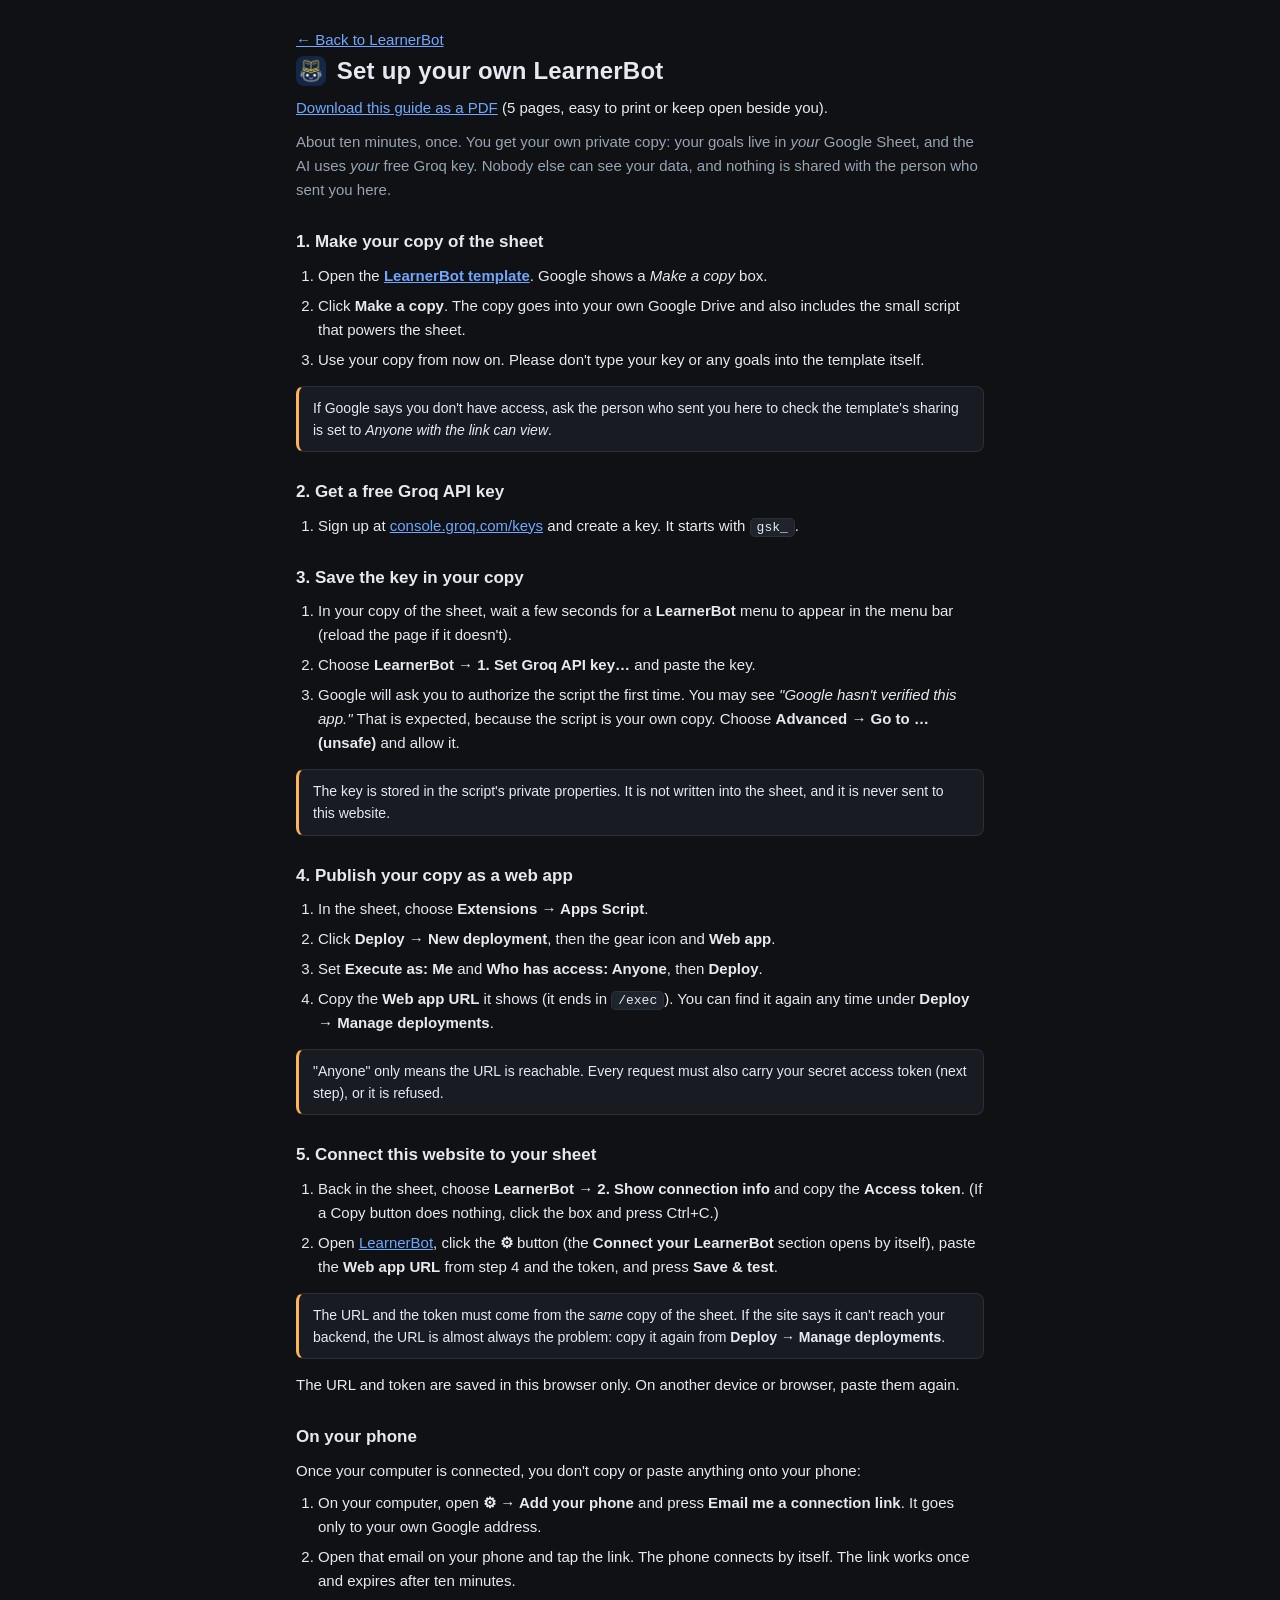
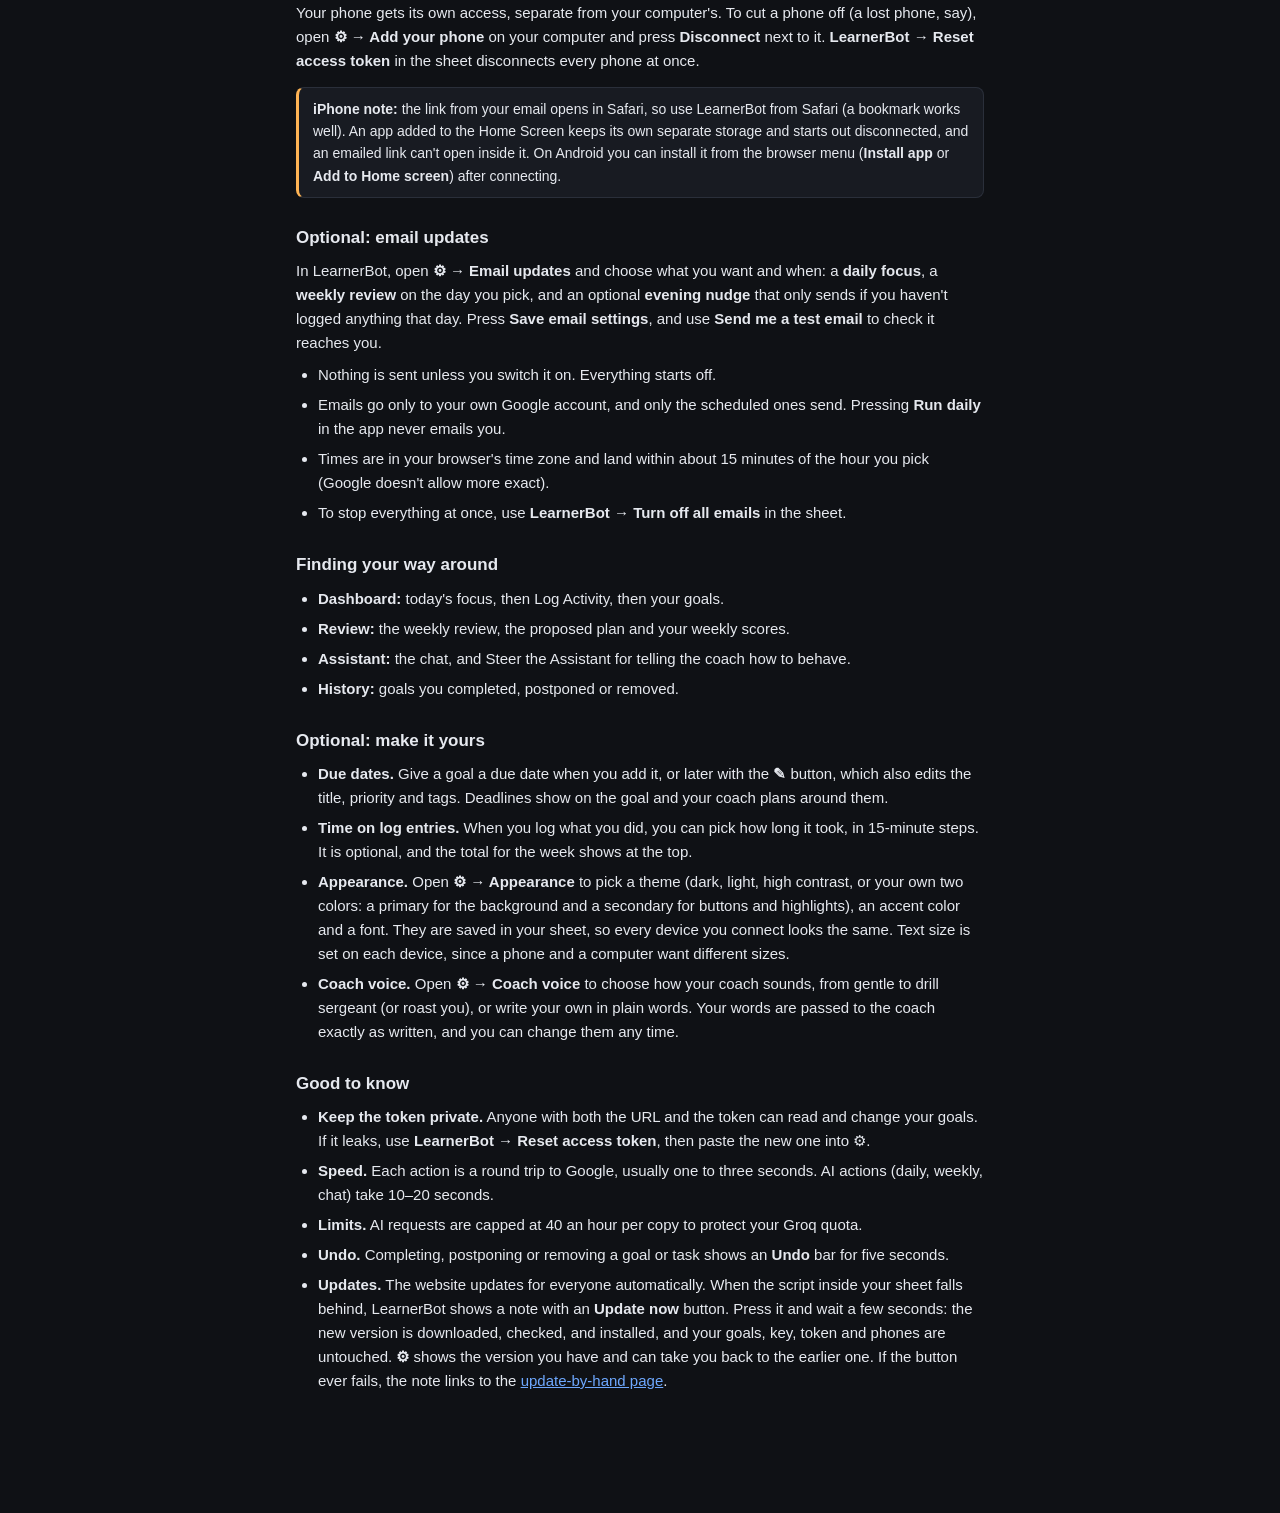
==== commit a850438f: "LearnerBot 1.3: Log under Today's Focus, Review and Assistant tabs, more voices Website only; the sc" ====
--- a/setup.html
+++ b/setup.html
@@ -54,7 +54,7 @@
   <h2>5. Connect this website to your sheet</h2>
   <ol>
     <li>Back in the sheet, choose <b>LearnerBot → 2. Show connection info</b> and copy the <b>Access token</b>. (If a Copy button does nothing, click the box and press Ctrl+C.)</li>
-    <li>Open <a href="./">LearnerBot</a>, click the <b>⚙</b> button, paste the <b>Web app URL</b> from step 4 and the token, and press <b>Save &amp; test</b>.</li>
+    <li>Open <a href="./">LearnerBot</a>, click the <b>⚙</b> button (the <b>Connect your LearnerBot</b> section opens by itself), paste the <b>Web app URL</b> from step 4 and the token, and press <b>Save &amp; test</b>.</li>
   </ol>
   <p class="note">The URL and the token must come from the <em>same</em> copy of the sheet. If the site says it can't reach your backend, the URL is almost always the problem: copy it again from <b>Deploy → Manage deployments</b>.</p>
   <p>The URL and token are saved in this browser only. On another device or browser, paste them again.</p>
@@ -77,11 +77,19 @@
     <li>To stop everything at once, use <b>LearnerBot → Turn off all emails</b> in the sheet.</li>
   </ul>
 
+  <h2>Finding your way around</h2>
+  <ul>
+    <li><b>Dashboard:</b> today's focus, then Log Activity, then your goals.</li>
+    <li><b>Review:</b> the weekly review, the proposed plan and your weekly scores.</li>
+    <li><b>Assistant:</b> the chat, and Steer the Assistant for telling the coach how to behave.</li>
+    <li><b>History:</b> goals you completed, postponed or removed.</li>
+  </ul>
+
   <h2>Optional: make it yours</h2>
   <ul>
     <li><b>Due dates.</b> Give a goal a due date when you add it, or later with the <b>✎</b> button, which also edits the title, priority and tags. Deadlines show on the goal and your coach plans around them.</li>
     <li><b>Time on log entries.</b> When you log what you did, you can pick how long it took, in 15-minute steps. It is optional, and the total for the week shows at the top.</li>
-    <li><b>Look.</b> Open <b>⚙ → Look</b> to pick a theme (dark, light, high contrast, or your own two colors: a primary for the background and a secondary for buttons and highlights), an accent color and a font. They are saved in your sheet, so every device you connect looks the same. Text size is set on each device, since a phone and a computer want different sizes.</li>
+    <li><b>Appearance.</b> Open <b>⚙ → Appearance</b> to pick a theme (dark, light, high contrast, or your own two colors: a primary for the background and a secondary for buttons and highlights), an accent color and a font. They are saved in your sheet, so every device you connect looks the same. Text size is set on each device, since a phone and a computer want different sizes.</li>
     <li><b>Coach voice.</b> Open <b>⚙ → Coach voice</b> to choose how your coach sounds, from gentle to drill sergeant (or roast you), or write your own in plain words. Your words are passed to the coach exactly as written, and you can change them any time.</li>
   </ul>
 
--- a/style.css
+++ b/style.css
@@ -95,16 +95,11 @@
 .hist-title{flex:1;min-width:0;font-variant:small-caps}
 
 /* chat dock */
-#chat{position:fixed;right:16px;bottom:16px;width:340px;max-width:calc(100vw - 32px);z-index:99}
-.chat-head{background:var(--accent);color:var(--on-accent);padding:10px 14px;border-radius:10px 10px 0 0;font-weight:700;cursor:pointer;display:flex;justify-content:space-between;user-select:none}
-.chat-body{background:var(--panel);border:1px solid var(--border);border-top:0;border-radius:0 0 10px 10px}
-#chatLog{max-height:260px;overflow-y:auto;padding:10px;display:flex;flex-direction:column;gap:7px}
 .msg{padding:7px 10px;border-radius:9px;max-width:88%;white-space:pre-wrap;font-size:calc(14px*var(--fs));line-height:1.45}
 .msg.you{background:var(--accent);color:var(--on-accent);align-self:flex-end}
 .msg.bot{background:var(--panel2);border:1px solid var(--border);align-self:flex-start}
 .chat-form{display:flex;gap:6px;padding:8px;border-top:1px solid var(--border)}
 .chat-form input{flex:1}
-#chat.collapsed .chat-body{display:none}
 .spinner{display:inline-block;width:14px;height:14px;border:2px solid var(--border);border-top-color:var(--accent);border-radius:50%;animation:spin .7s linear infinite;vertical-align:middle}
 @keyframes spin{to{transform:rotate(360deg)}}
 
@@ -157,14 +152,13 @@
 details.timings #timingsList{margin:6px 0 10px;line-height:1.7}
 
 /* toast + undo bar: one fixed stack, so the two never sit on top of each other */
-#toasts{position:fixed;left:50%;bottom:24px;transform:translateX(-50%);display:flex;flex-direction:column;align-items:center;gap:8px;width:max-content;max-width:min(560px,calc(100vw - 32px));z-index:200;pointer-events:none}
+#toasts{position:fixed;left:50%;bottom:calc(24px + env(safe-area-inset-bottom));transform:translateX(-50%);display:flex;flex-direction:column;align-items:center;gap:8px;width:max-content;max-width:min(560px,calc(100vw - 32px));z-index:200;pointer-events:none}
 #toast{display:none;background:var(--panel2);border:1px solid var(--border);color:var(--text);padding:10px 16px;border-radius:10px;font-size:calc(14px*var(--fs));max-width:100%}
 #toast.show{display:block;animation:pop .2s ease-out}
 #toast.error{border-color:var(--red-line);color:var(--err-fg)}
 #undo{pointer-events:auto;display:flex;align-items:center;gap:12px;background:var(--panel2);border:1px solid var(--border);border-radius:10px;padding:6px 8px 6px 16px;font-size:calc(14px*var(--fs));max-width:100%;animation:pop .2s ease-out}
 #undo span{min-width:0;overflow-wrap:anywhere}
 @keyframes pop{from{transform:translateY(10px)}to{transform:none}}
-@media(max-width:680px){#toasts{bottom:calc(76px + env(safe-area-inset-bottom))}}
 @media(prefers-reduced-motion:reduce){*{animation-duration:.01ms!important;transition-duration:.01ms!important}}
 
 /* notices above the dashboard */
@@ -188,6 +182,7 @@
 .edit-form .row{margin-top:6px;flex-wrap:wrap}
 .edit-form .row input{flex:1 1 140px;width:auto;min-width:0}
 .presets{display:flex;flex-wrap:wrap;gap:6px}
+.vlabel{display:block;font-size:calc(11px*var(--fs));text-transform:uppercase;letter-spacing:.08em;color:var(--muted);margin:10px 0 4px}
 .voice-foot{display:flex;justify-content:flex-end;font-size:calc(12px*var(--fs));margin-top:4px}
 #voiceText{min-height:96px}
 body.legacy .needs-new{display:none!important}
@@ -195,12 +190,12 @@
 /* ---- header, card headers ---- */
 html{-webkit-text-size-adjust:100%}
 button{touch-action:manipulation}
-body{padding-bottom:calc(80px + env(safe-area-inset-bottom))}
+body{padding-bottom:calc(32px + env(safe-area-inset-bottom))}
 .brand{display:flex;flex-wrap:wrap;align-items:center;gap:10px 14px;min-width:0}
-.tabs{display:flex;gap:8px;align-items:center}
+.tabs{display:flex;gap:8px;align-items:center;flex-wrap:wrap}
+.views,.tools{display:flex;gap:8px;flex-wrap:wrap}
 .card-head{display:flex;align-items:center;justify-content:space-between;gap:8px;margin-bottom:10px}
 .card-head label.head{margin:0}
-#chat.collapsed .chat-head{border-radius:10px}
 
 /* ---- phones and touch screens: bigger tap targets, no iOS zoom-on-focus ---- */
 @media(max-width:680px),(pointer:coarse){
@@ -211,7 +206,6 @@
   .nav-btn{min-height:40px;padding:6px 14px;font-size:calc(13px*var(--fs))}
   details.tasks > summary,details.subgoals > summary{padding:9px 0;font-size:calc(13px*var(--fs))}
   .task-list li{min-height:40px;padding:6px 0}
-  .chat-head{min-height:44px;align-items:center}
   .tag[role="button"]{padding:7px 11px;font-size:calc(11px*var(--fs))}
   .notify-row label{min-height:40px}
   .task-add button,.child-form button{min-width:40px}
@@ -220,9 +214,13 @@
 @media(max-width:680px){
   .wrap{padding:14px 12px}
   header{gap:12px;margin-bottom:14px}
-  .brand,.tabs{width:100%}
-  .tabs .nav-btn{flex:1;text-align:center}
-  .tabs .nav-btn[aria-label="Settings"],.tabs .nav-btn[aria-label="Refresh"]{flex:0 0 52px}
+  /* Row 1: the title and chips with refresh and settings at the right. Row 2: the four tabs across the full width. */
+  header{align-items:flex-start}
+  .tabs{display:contents}
+  .brand{flex:1 1 0;width:auto}
+  .tools{order:1}
+  .views{order:2;flex:1 1 100%}
+  .views .nav-btn{flex:1 1 auto;text-align:center;padding:6px 8px}
   .grid{gap:12px}
   .card{padding:14px}
 
@@ -250,8 +248,6 @@
   .task-add{margin-left:0}
 
   /* chat becomes a full-width bottom sheet */
-  #chat{left:8px;right:8px;width:auto;max-width:none;bottom:calc(8px + env(safe-area-inset-bottom))}
-  #chatLog{max-height:38vh}
   .msg{max-width:92%;font-size:calc(15px*var(--fs))}
   .dlg{padding:16px}
   .dlg .row button{flex:1 1 40%}
@@ -276,3 +272,11 @@
 .dots i{width:14px;height:14px;border-radius:50%;border:1px solid var(--border);display:inline-block}
 .dots i + i{margin-left:-5px}
 @media(max-width:680px),(pointer:coarse){.swatch{width:40px;height:40px}.swatches input[type="color"]{width:52px;height:40px}}
+
+/* ---- Review and Assistant tabs ---- */
+#reviewView{display:grid;grid-template-columns:minmax(0,1fr) minmax(0,1fr);gap:14px}
+#asstView{display:grid;grid-template-columns:minmax(0,3fr) minmax(0,2fr);gap:14px;align-items:start}
+@media(max-width:680px){#reviewView,#asstView{grid-template-columns:minmax(0,1fr);gap:12px}}
+#chatLog{height:min(58vh,520px);overflow-y:auto;padding:4px 2px 8px;display:flex;flex-direction:column;gap:7px}
+.chat-card .chat-form{border-top:1px solid var(--border);padding:10px 0 0;margin-top:8px}
+.bars{margin-bottom:22px}
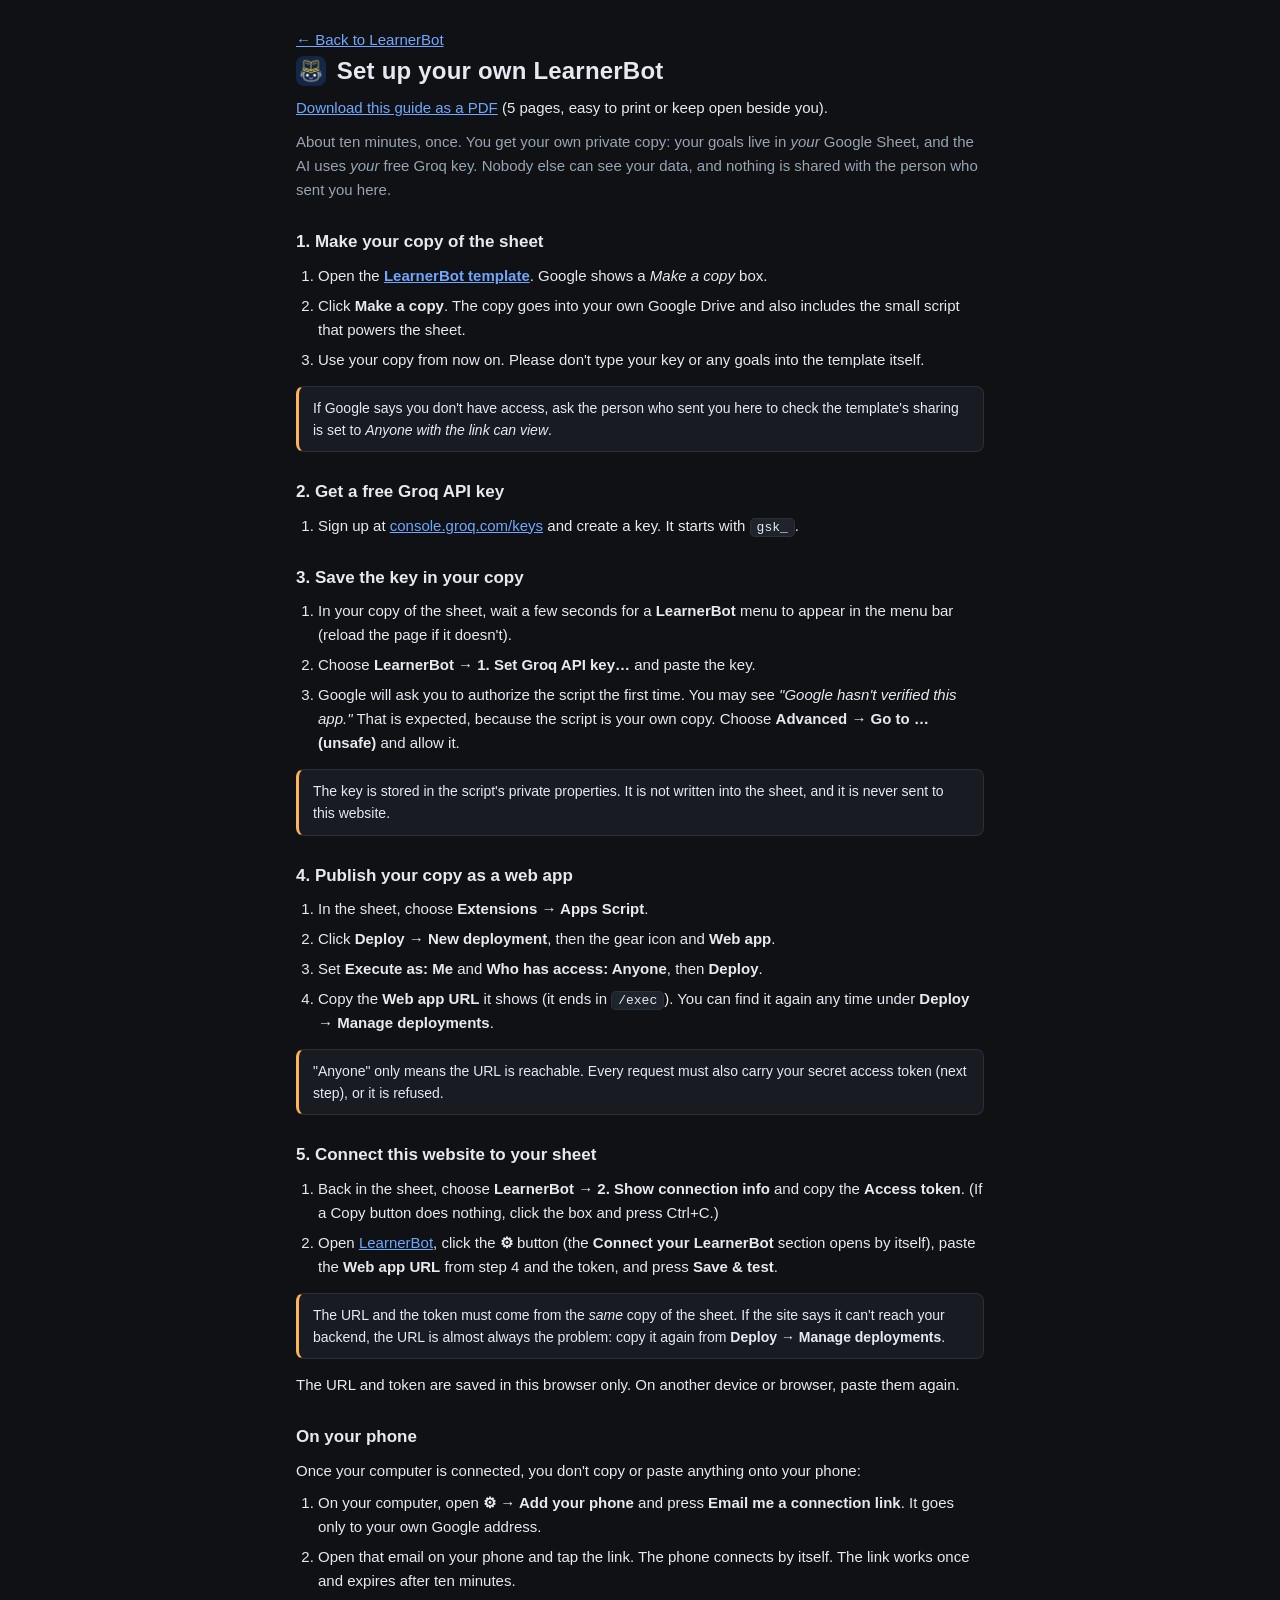
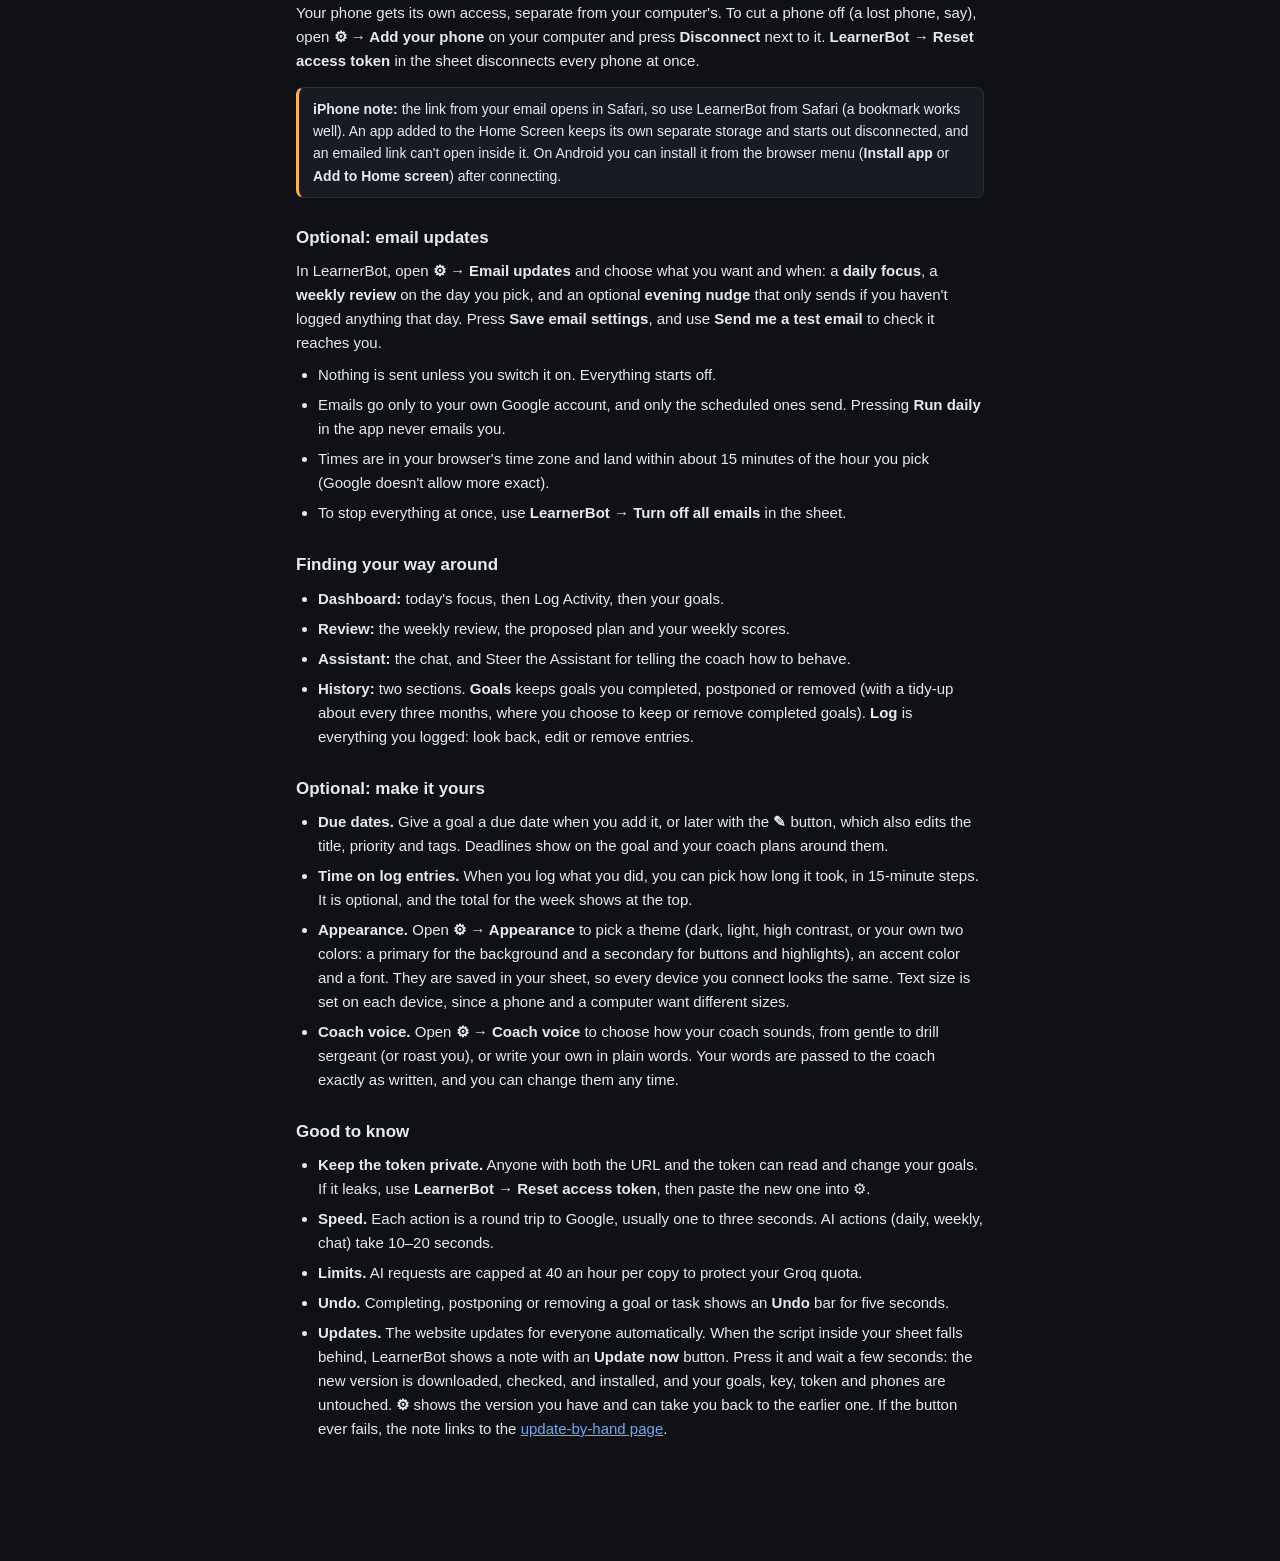
==== commit 411b815f: "LearnerBot 1.4 (build 2026.10.12): log review, tidy-up, editable plan Needs the script update (press" ====
--- a/setup.html
+++ b/setup.html
@@ -82,7 +82,7 @@
     <li><b>Dashboard:</b> today's focus, then Log Activity, then your goals.</li>
     <li><b>Review:</b> the weekly review, the proposed plan and your weekly scores.</li>
     <li><b>Assistant:</b> the chat, and Steer the Assistant for telling the coach how to behave.</li>
-    <li><b>History:</b> goals you completed, postponed or removed.</li>
+    <li><b>History:</b> two sections. <b>Goals</b> keeps goals you completed, postponed or removed (with a tidy-up about every three months, where you choose to keep or remove completed goals). <b>Log</b> is everything you logged: look back, edit or remove entries.</li>
   </ul>
 
   <h2>Optional: make it yours</h2>
--- a/style.css
+++ b/style.css
@@ -280,3 +280,26 @@
 #chatLog{height:min(58vh,520px);overflow-y:auto;padding:4px 2px 8px;display:flex;flex-direction:column;gap:7px}
 .chat-card .chat-form{border-top:1px solid var(--border);padding:10px 0 0;margin-top:8px}
 .bars{margin-bottom:22px}
+
+/* ---- History: sections, the log, the tidy-up; the plan editor ---- */
+.hist-tabs{margin-bottom:14px}
+.log-day{margin-top:14px}
+.log-day-head{display:flex;justify-content:space-between;gap:8px;font-size:calc(12px*var(--fs));text-transform:uppercase;letter-spacing:.08em;color:var(--muted);padding-bottom:6px;border-bottom:1px solid var(--border)}
+.log-day-head .muted{text-transform:none;letter-spacing:0}
+.log-row{display:flex;justify-content:space-between;align-items:flex-start;gap:8px;padding:8px 0;border-bottom:1px solid var(--border)}
+.log-row:last-child{border-bottom:0}
+.log-main{min-width:0;flex:1}
+.log-text{white-space:pre-wrap;overflow-wrap:anywhere}
+.log-main .tags{margin-top:4px}
+.log-row.edit-form{display:flex;flex-direction:column;align-items:stretch;margin:6px 0}
+.rv-row{display:flex;justify-content:space-between;align-items:flex-start;gap:10px;padding:10px 0;border-bottom:1px solid var(--border)}
+.rv-row:last-of-type{border-bottom:0}
+.rv-main{min-width:0;flex:1}
+.rv-title{overflow-wrap:anywhere}
+.rv-pick{flex:0 0 auto}
+.seg button[aria-pressed="true"]{background:var(--accent);color:var(--on-accent);border-color:var(--accent);font-weight:600}
+.plan-edit .pe-goal{margin-bottom:10px}
+.plan-edit .pe-goal > input{margin-bottom:0}
+.plan-edit .row{flex-wrap:wrap}
+.plan-edit .row input{flex:1 1 120px;width:auto;min-width:0}
+@media(max-width:680px){.rv-row{flex-direction:column}.rv-pick{width:100%}.rv-pick button{flex:1}}
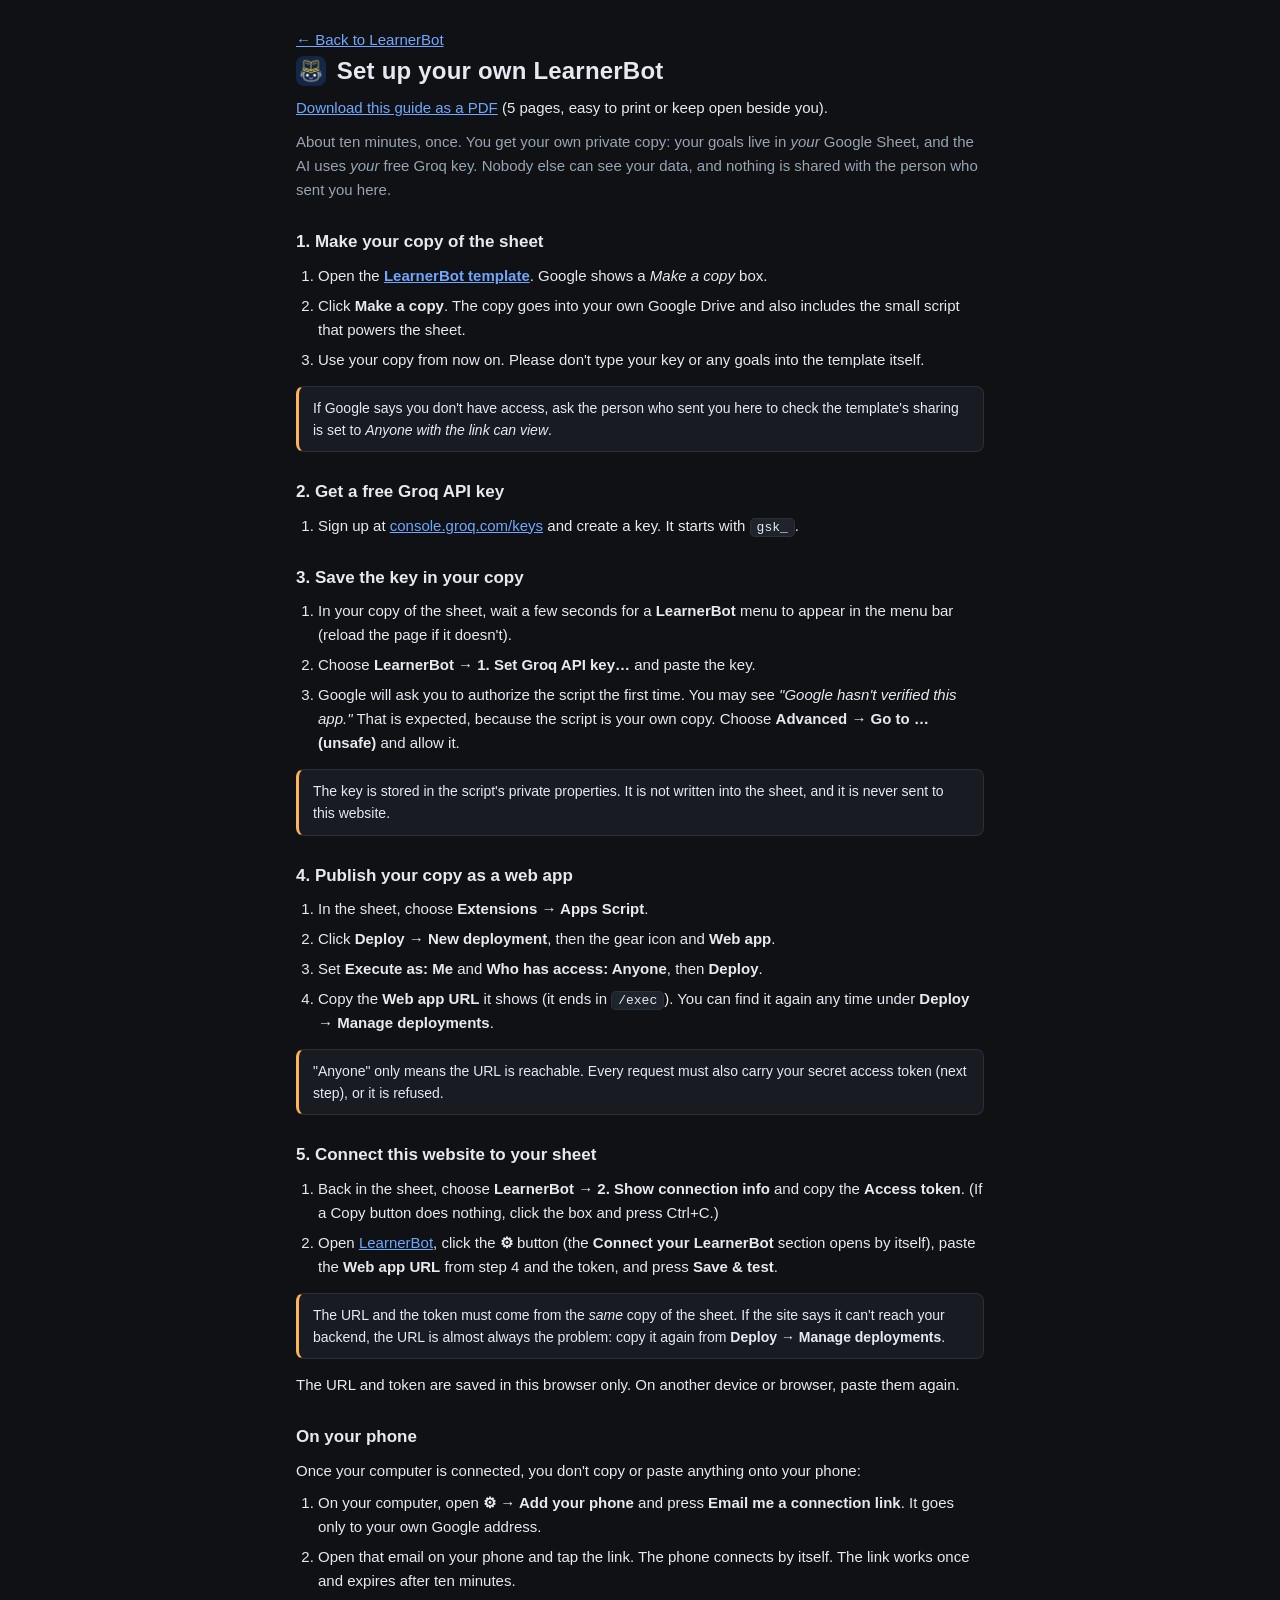
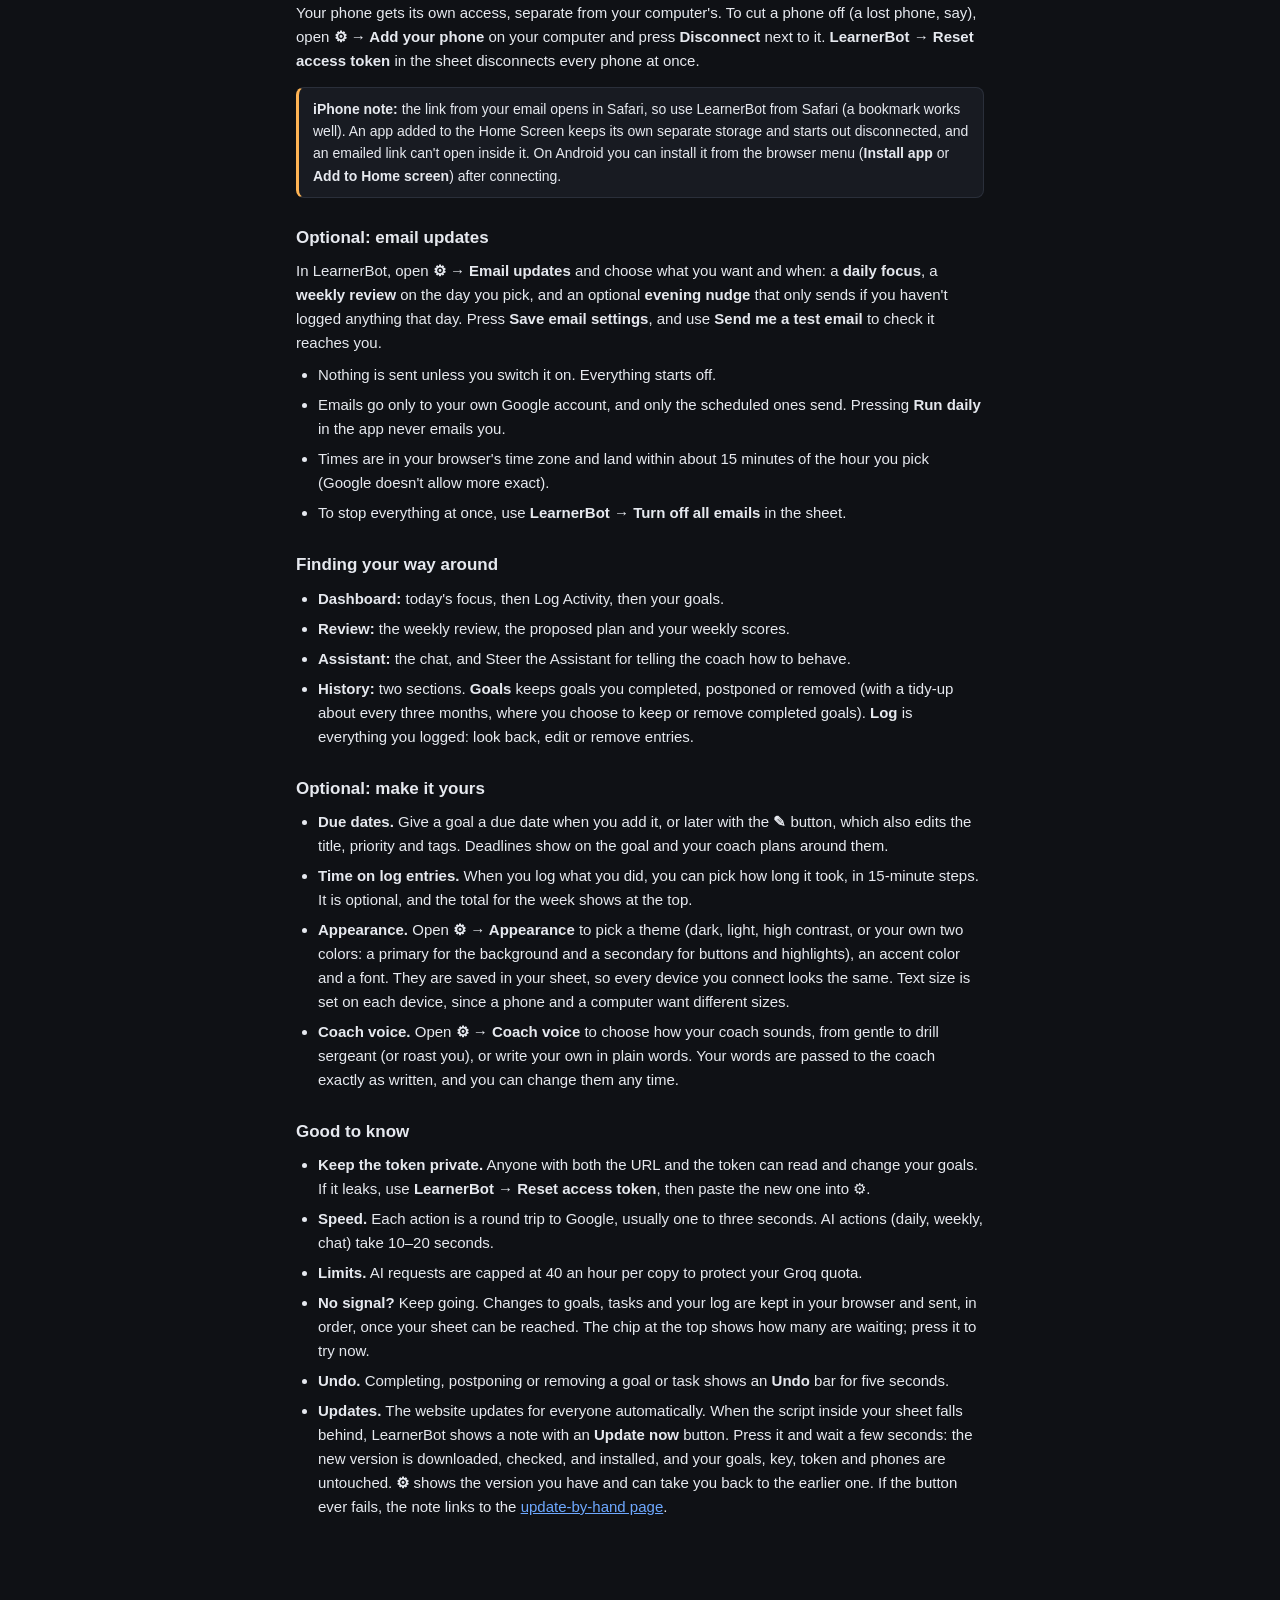
==== commit 8c1ccec6: "LearnerBot 1.5 (build 2026.10.13): changes made offline are kept and sent in order Co-Authored-By: C" ====
--- a/setup.html
+++ b/setup.html
@@ -98,6 +98,7 @@
     <li><b>Keep the token private.</b> Anyone with both the URL and the token can read and change your goals. If it leaks, use <b>LearnerBot → Reset access token</b>, then paste the new one into ⚙.</li>
     <li><b>Speed.</b> Each action is a round trip to Google, usually one to three seconds. AI actions (daily, weekly, chat) take 10–20 seconds.</li>
     <li><b>Limits.</b> AI requests are capped at 40 an hour per copy to protect your Groq quota.</li>
+    <li><b>No signal?</b> Keep going. Changes to goals, tasks and your log are kept in your browser and sent, in order, once your sheet can be reached. The chip at the top shows how many are waiting; press it to try now.</li>
     <li><b>Undo.</b> Completing, postponing or removing a goal or task shows an <b>Undo</b> bar for five seconds.</li>
     <li><b>Updates.</b> The website updates for everyone automatically. When the script inside your sheet falls behind, LearnerBot shows a note with an <b>Update now</b> button. Press it and wait a few seconds: the new version is downloaded, checked, and installed, and your goals, key, token and phones are untouched. <b>⚙</b> shows the version you have and can take you back to the earlier one. If the button ever fails, the note links to the <a href="update.html">update-by-hand page</a>.</li>
   </ul>
--- a/style.css
+++ b/style.css
@@ -109,6 +109,8 @@
 .chip.busy{color:var(--accent);border-color:var(--busy-line)}
 .chip.err{color:var(--red);border-color:var(--red-line)}
 .chip.demo{color:var(--warn);border-color:var(--warn-line)}
+.chip.wait{color:var(--warn);border-color:var(--warn-line);cursor:pointer}
+.chip.wait:hover,.chip.wait:focus-visible{background:var(--panel)}
 .chip .spinner{width:10px;height:10px;margin-right:6px;vertical-align:-1px}
 button:disabled{opacity:.5;cursor:default}
 button:focus-visible,input:focus-visible,textarea:focus-visible,select:focus-visible,summary:focus-visible{outline:2px solid var(--accent);outline-offset:2px}
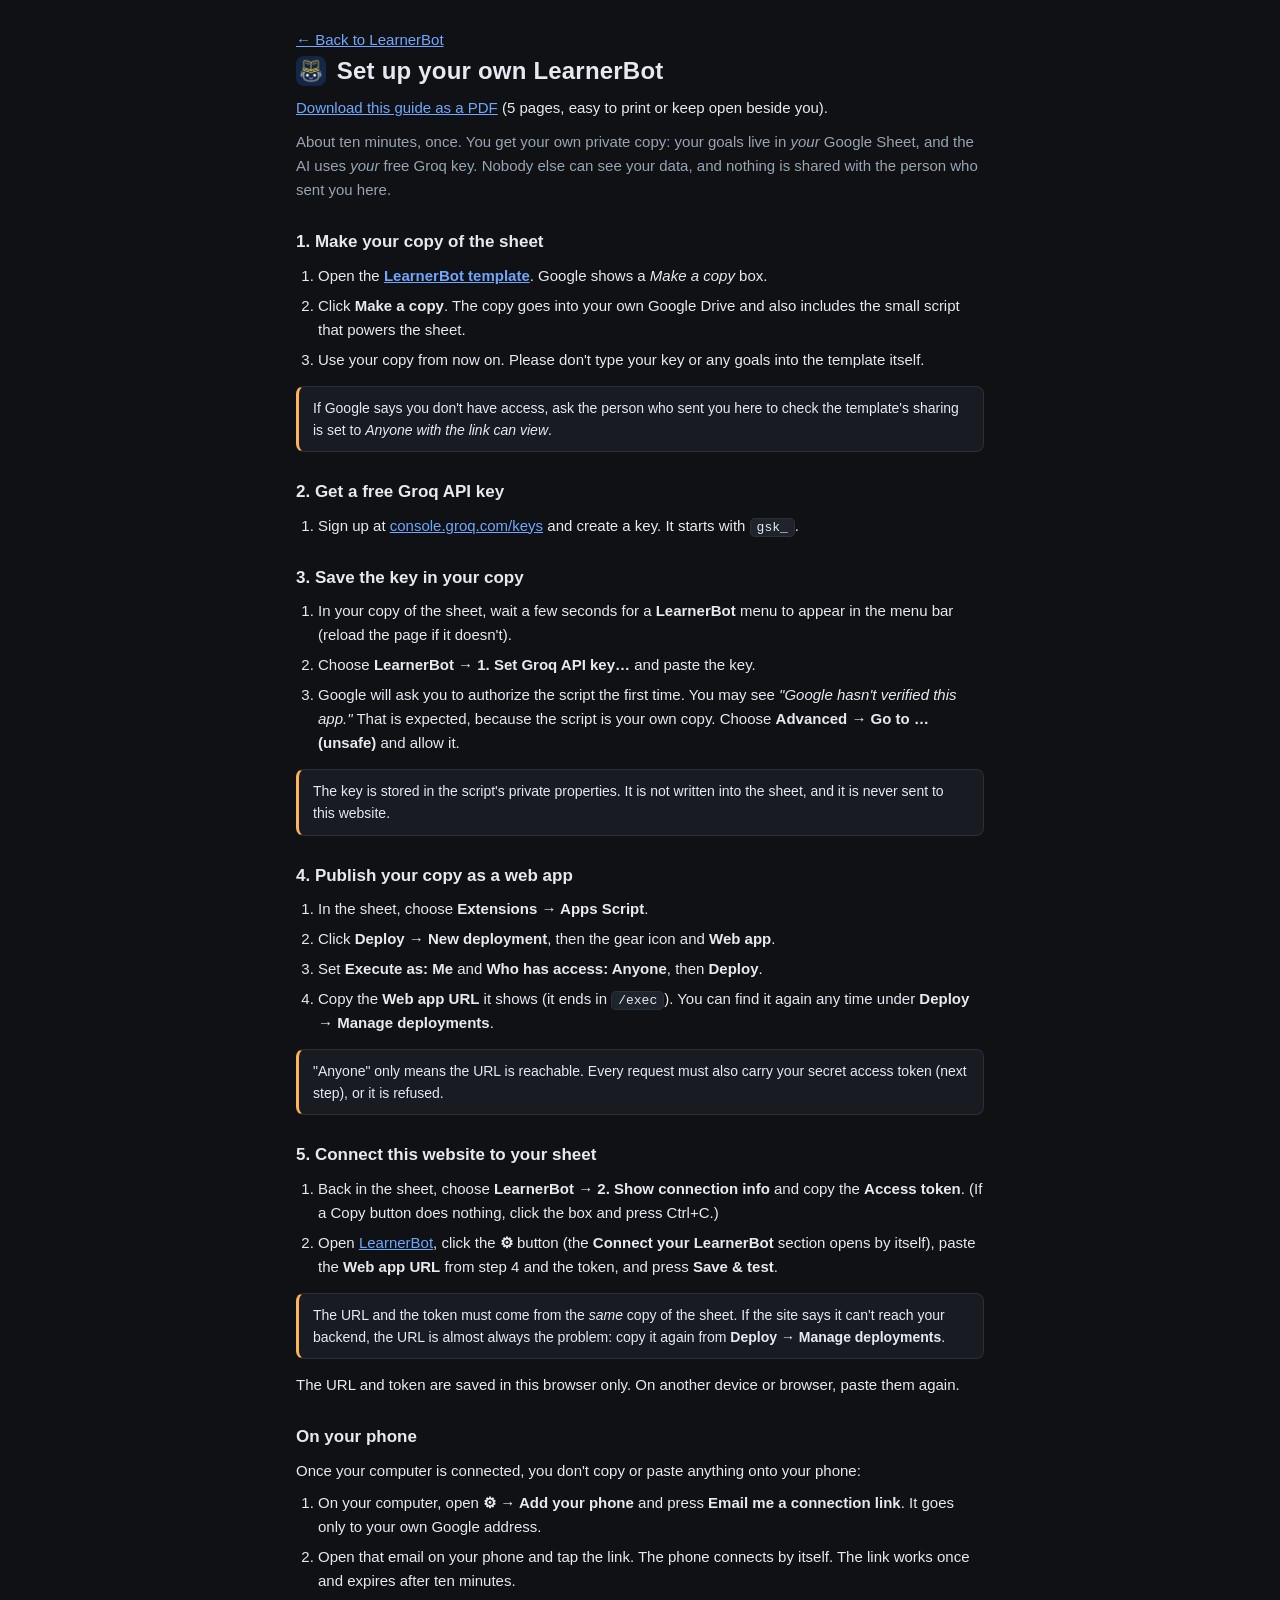
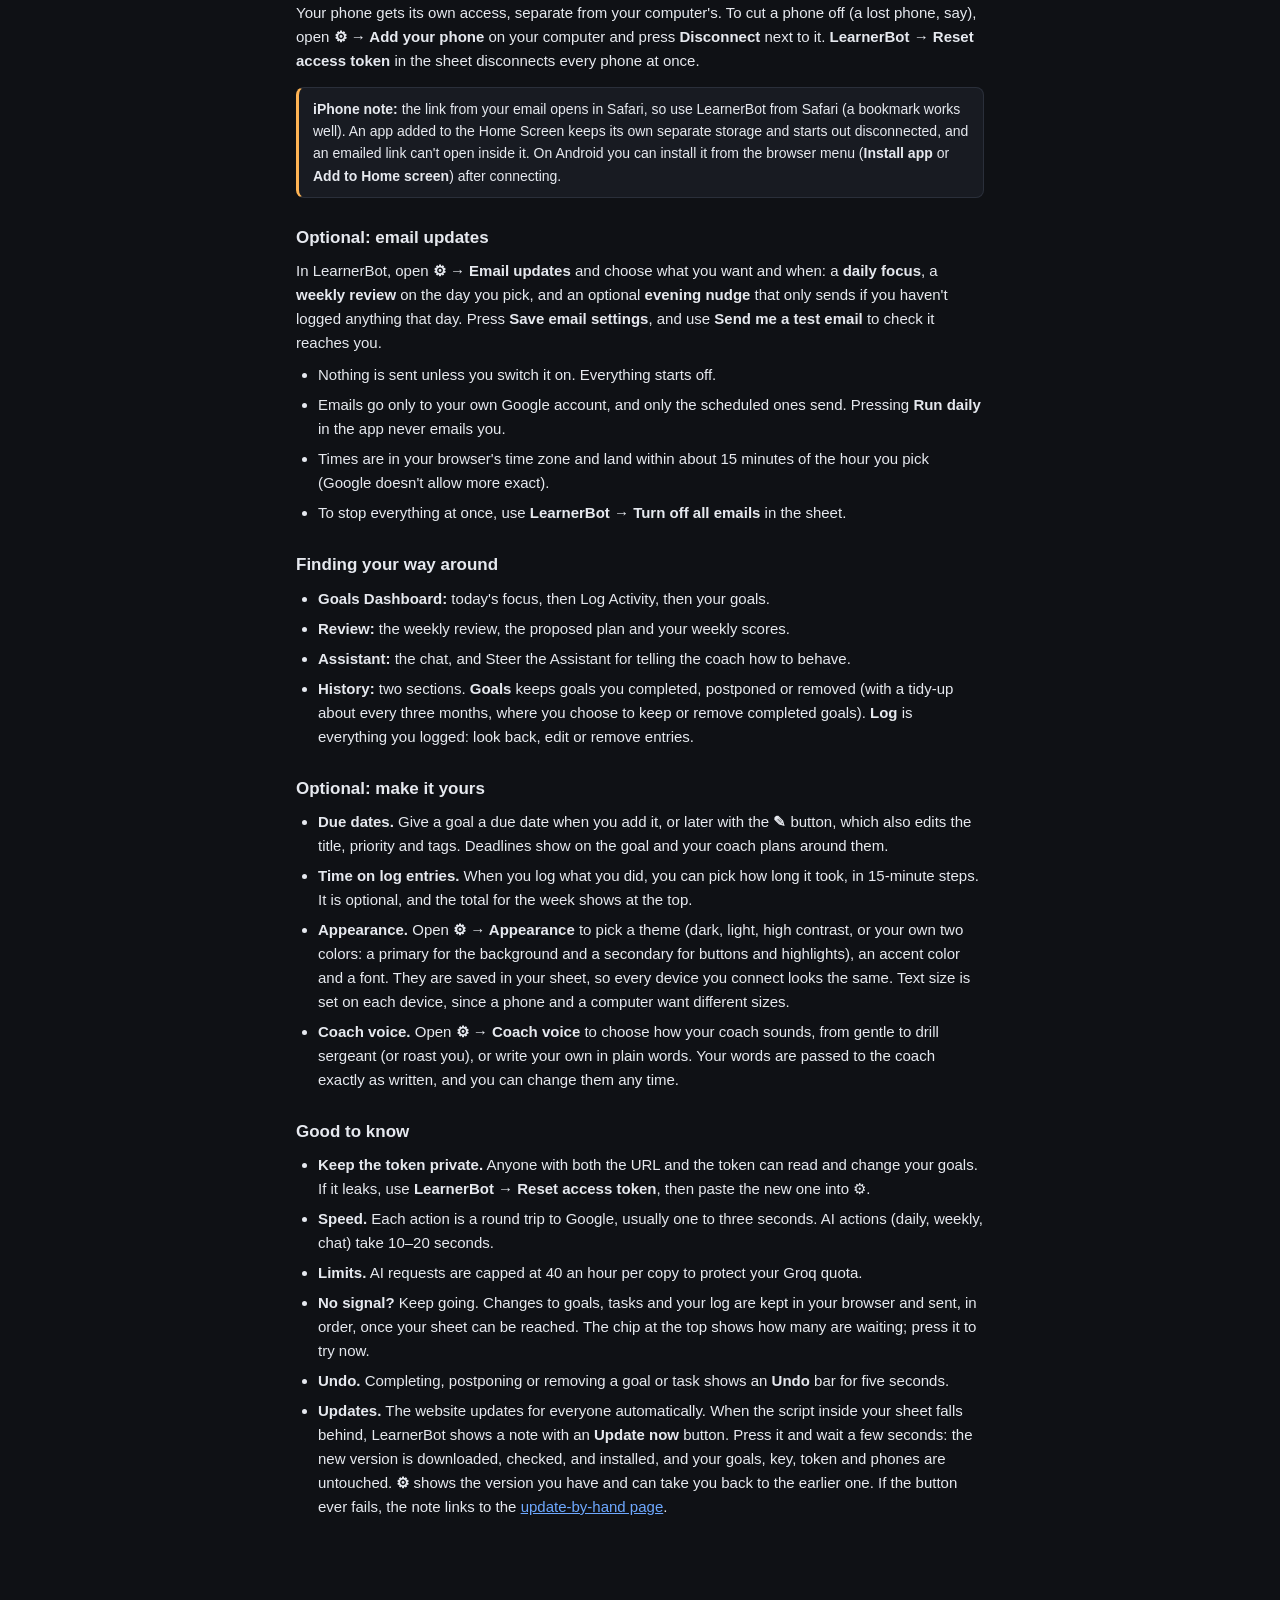
==== commit 3e10dddc: "LearnerBot 1.13 (build 2026.11.27): Google Tasks, new conversations, twice-a-day Workday - Google Ta" ====
--- a/setup.html
+++ b/setup.html
@@ -1,107 +1,107 @@
-<!DOCTYPE html>
-<html lang="en">
-<head>
-<meta charset="utf-8">
-<meta name="viewport" content="width=device-width, initial-scale=1, viewport-fit=cover">
-<meta name="color-scheme" content="dark">
-<meta name="theme-color" content="#0f1115">
-<title>LearnerBot setup</title>
-<script src="js/look.js"></script>
-<link rel="icon" href="favicon.ico" sizes="16x16 32x32 48x48">
-<link rel="icon" type="image/png" sizes="32x32" href="favicon-32.png">
-<link rel="icon" type="image/png" sizes="16x16" href="favicon-16.png">
-<link rel="icon" type="image/png" sizes="192x192" href="icon-192.png">
-<link rel="apple-touch-icon" href="apple-touch-icon.png">
-<link rel="stylesheet" href="style.css">
-</head>
-<body>
-<main class="page-wrap">
-  <p><a href="./">← Back to LearnerBot</a></p>
-  <h1><img class="logo" src="logo-128.png" width="30" height="30" alt=""> Set up your own LearnerBot</h1>
-  <p class="small" style="margin:0 0 10px"><a href="LearnerBot-Setup-Guide.pdf">Download this guide as a PDF</a> (5 pages, easy to print or keep open beside you).</p>
-  <p class="muted">About ten minutes, once. You get your own private copy: your goals live in <em>your</em> Google Sheet, and the AI uses <em>your</em> free Groq key. Nobody else can see your data, and nothing is shared with the person who sent you here.</p>
-
-  <h2>1. Make your copy of the sheet</h2>
-  <ol>
-    <li>Open the <a href="https://docs.google.com/spreadsheets/d/1m1vy7L19w-Dmt8s2Wd-h3tM8gdfzpk-0Dqm-E_t3DpY/copy" target="_blank" rel="noopener"><b>LearnerBot template</b></a>. Google shows a <em>Make a copy</em> box.</li>
-    <li>Click <b>Make a copy</b>. The copy goes into your own Google Drive and also includes the small script that powers the sheet.</li>
-    <li>Use your copy from now on. Please don't type your key or any goals into the template itself.</li>
-  </ol>
-  <p class="note">If Google says you don't have access, ask the person who sent you here to check the template's sharing is set to <em>Anyone with the link can view</em>.</p>
-
-  <h2>2. Get a free Groq API key</h2>
-  <ol>
-    <li>Sign up at <a href="https://console.groq.com/keys" target="_blank" rel="noopener">console.groq.com/keys</a> and create a key. It starts with <code>gsk_</code>.</li>
-  </ol>
-
-  <h2>3. Save the key in your copy</h2>
-  <ol>
-    <li>In your copy of the sheet, wait a few seconds for a <b>LearnerBot</b> menu to appear in the menu bar (reload the page if it doesn't).</li>
-    <li>Choose <b>LearnerBot → 1. Set Groq API key…</b> and paste the key.</li>
-    <li>Google will ask you to authorize the script the first time. You may see <em>"Google hasn't verified this app."</em> That is expected, because the script is your own copy. Choose <b>Advanced → Go to … (unsafe)</b> and allow it.</li>
-  </ol>
-  <p class="note">The key is stored in the script's private properties. It is not written into the sheet, and it is never sent to this website.</p>
-
-  <h2>4. Publish your copy as a web app</h2>
-  <ol>
-    <li>In the sheet, choose <b>Extensions → Apps Script</b>.</li>
-    <li>Click <b>Deploy → New deployment</b>, then the gear icon and <b>Web app</b>.</li>
-    <li>Set <b>Execute as: Me</b> and <b>Who has access: Anyone</b>, then <b>Deploy</b>.</li>
-    <li>Copy the <b>Web app URL</b> it shows (it ends in <code>/exec</code>). You can find it again any time under <b>Deploy → Manage deployments</b>.</li>
-  </ol>
-  <p class="note">"Anyone" only means the URL is reachable. Every request must also carry your secret access token (next step), or it is refused.</p>
-
-  <h2>5. Connect this website to your sheet</h2>
-  <ol>
-    <li>Back in the sheet, choose <b>LearnerBot → 2. Show connection info</b> and copy the <b>Access token</b>. (If a Copy button does nothing, click the box and press Ctrl+C.)</li>
-    <li>Open <a href="./">LearnerBot</a>, click the <b>⚙</b> button (the <b>Connect your LearnerBot</b> section opens by itself), paste the <b>Web app URL</b> from step 4 and the token, and press <b>Save &amp; test</b>.</li>
-  </ol>
-  <p class="note">The URL and the token must come from the <em>same</em> copy of the sheet. If the site says it can't reach your backend, the URL is almost always the problem: copy it again from <b>Deploy → Manage deployments</b>.</p>
-  <p>The URL and token are saved in this browser only. On another device or browser, paste them again.</p>
-
-  <h2>On your phone</h2>
-  <p>Once your computer is connected, you don't copy or paste anything onto your phone:</p>
-  <ol>
-    <li>On your computer, open <b>⚙ → Add your phone</b> and press <b>Email me a connection link</b>. It goes only to your own Google address.</li>
-    <li>Open that email on your phone and tap the link. The phone connects by itself. The link works once and expires after ten minutes.</li>
-  </ol>
-  <p>Your phone gets its own access, separate from your computer's. To cut a phone off (a lost phone, say), open <b>⚙ → Add your phone</b> on your computer and press <b>Disconnect</b> next to it. <b>LearnerBot → Reset access token</b> in the sheet disconnects every phone at once.</p>
-  <p class="note"><b>iPhone note:</b> the link from your email opens in Safari, so use LearnerBot from Safari (a bookmark works well). An app added to the Home Screen keeps its own separate storage and starts out disconnected, and an emailed link can't open inside it. On Android you can install it from the browser menu (<b>Install app</b> or <b>Add to Home screen</b>) after connecting.</p>
-
-  <h2>Optional: email updates</h2>
-  <p>In LearnerBot, open <b>⚙ → Email updates</b> and choose what you want and when: a <b>daily focus</b>, a <b>weekly review</b> on the day you pick, and an optional <b>evening nudge</b> that only sends if you haven't logged anything that day. Press <b>Save email settings</b>, and use <b>Send me a test email</b> to check it reaches you.</p>
-  <ul>
-    <li>Nothing is sent unless you switch it on. Everything starts off.</li>
-    <li>Emails go only to your own Google account, and only the scheduled ones send. Pressing <b>Run daily</b> in the app never emails you.</li>
-    <li>Times are in your browser's time zone and land within about 15 minutes of the hour you pick (Google doesn't allow more exact).</li>
-    <li>To stop everything at once, use <b>LearnerBot → Turn off all emails</b> in the sheet.</li>
-  </ul>
-
-  <h2>Finding your way around</h2>
-  <ul>
-    <li><b>Dashboard:</b> today's focus, then Log Activity, then your goals.</li>
-    <li><b>Review:</b> the weekly review, the proposed plan and your weekly scores.</li>
-    <li><b>Assistant:</b> the chat, and Steer the Assistant for telling the coach how to behave.</li>
-    <li><b>History:</b> two sections. <b>Goals</b> keeps goals you completed, postponed or removed (with a tidy-up about every three months, where you choose to keep or remove completed goals). <b>Log</b> is everything you logged: look back, edit or remove entries.</li>
-  </ul>
-
-  <h2>Optional: make it yours</h2>
-  <ul>
-    <li><b>Due dates.</b> Give a goal a due date when you add it, or later with the <b>✎</b> button, which also edits the title, priority and tags. Deadlines show on the goal and your coach plans around them.</li>
-    <li><b>Time on log entries.</b> When you log what you did, you can pick how long it took, in 15-minute steps. It is optional, and the total for the week shows at the top.</li>
-    <li><b>Appearance.</b> Open <b>⚙ → Appearance</b> to pick a theme (dark, light, high contrast, or your own two colors: a primary for the background and a secondary for buttons and highlights), an accent color and a font. They are saved in your sheet, so every device you connect looks the same. Text size is set on each device, since a phone and a computer want different sizes.</li>
-    <li><b>Coach voice.</b> Open <b>⚙ → Coach voice</b> to choose how your coach sounds, from gentle to drill sergeant (or roast you), or write your own in plain words. Your words are passed to the coach exactly as written, and you can change them any time.</li>
-  </ul>
-
-  <h2>Good to know</h2>
-  <ul>
-    <li><b>Keep the token private.</b> Anyone with both the URL and the token can read and change your goals. If it leaks, use <b>LearnerBot → Reset access token</b>, then paste the new one into ⚙.</li>
-    <li><b>Speed.</b> Each action is a round trip to Google, usually one to three seconds. AI actions (daily, weekly, chat) take 10–20 seconds.</li>
-    <li><b>Limits.</b> AI requests are capped at 40 an hour per copy to protect your Groq quota.</li>
-    <li><b>No signal?</b> Keep going. Changes to goals, tasks and your log are kept in your browser and sent, in order, once your sheet can be reached. The chip at the top shows how many are waiting; press it to try now.</li>
-    <li><b>Undo.</b> Completing, postponing or removing a goal or task shows an <b>Undo</b> bar for five seconds.</li>
-    <li><b>Updates.</b> The website updates for everyone automatically. When the script inside your sheet falls behind, LearnerBot shows a note with an <b>Update now</b> button. Press it and wait a few seconds: the new version is downloaded, checked, and installed, and your goals, key, token and phones are untouched. <b>⚙</b> shows the version you have and can take you back to the earlier one. If the button ever fails, the note links to the <a href="update.html">update-by-hand page</a>.</li>
-  </ul>
-</main>
-</body>
-</html>
+<!DOCTYPE html>
+<html lang="en">
+<head>
+<meta charset="utf-8">
+<meta name="viewport" content="width=device-width, initial-scale=1, viewport-fit=cover">
+<meta name="color-scheme" content="dark">
+<meta name="theme-color" content="#0f1115">
+<title>LearnerBot setup</title>
+<script src="js/look.js"></script>
+<link rel="icon" href="favicon.ico" sizes="16x16 32x32 48x48">
+<link rel="icon" type="image/png" sizes="32x32" href="favicon-32.png">
+<link rel="icon" type="image/png" sizes="16x16" href="favicon-16.png">
+<link rel="icon" type="image/png" sizes="192x192" href="icon-192.png">
+<link rel="apple-touch-icon" href="apple-touch-icon.png">
+<link rel="stylesheet" href="style.css">
+</head>
+<body>
+<main class="page-wrap">
+  <p><a href="./">← Back to LearnerBot</a></p>
+  <h1><img class="logo" src="logo-128.png" width="30" height="30" alt=""> Set up your own LearnerBot</h1>
+  <p class="small" style="margin:0 0 10px"><a href="LearnerBot-Setup-Guide.pdf">Download this guide as a PDF</a> (5 pages, easy to print or keep open beside you).</p>
+  <p class="muted">About ten minutes, once. You get your own private copy: your goals live in <em>your</em> Google Sheet, and the AI uses <em>your</em> free Groq key. Nobody else can see your data, and nothing is shared with the person who sent you here.</p>
+
+  <h2>1. Make your copy of the sheet</h2>
+  <ol>
+    <li>Open the <a href="https://docs.google.com/spreadsheets/d/1m1vy7L19w-Dmt8s2Wd-h3tM8gdfzpk-0Dqm-E_t3DpY/copy" target="_blank" rel="noopener"><b>LearnerBot template</b></a>. Google shows a <em>Make a copy</em> box.</li>
+    <li>Click <b>Make a copy</b>. The copy goes into your own Google Drive and also includes the small script that powers the sheet.</li>
+    <li>Use your copy from now on. Please don't type your key or any goals into the template itself.</li>
+  </ol>
+  <p class="note">If Google says you don't have access, ask the person who sent you here to check the template's sharing is set to <em>Anyone with the link can view</em>.</p>
+
+  <h2>2. Get a free Groq API key</h2>
+  <ol>
+    <li>Sign up at <a href="https://console.groq.com/keys" target="_blank" rel="noopener">console.groq.com/keys</a> and create a key. It starts with <code>gsk_</code>.</li>
+  </ol>
+
+  <h2>3. Save the key in your copy</h2>
+  <ol>
+    <li>In your copy of the sheet, wait a few seconds for a <b>LearnerBot</b> menu to appear in the menu bar (reload the page if it doesn't).</li>
+    <li>Choose <b>LearnerBot → 1. Set Groq API key…</b> and paste the key.</li>
+    <li>Google will ask you to authorize the script the first time. You may see <em>"Google hasn't verified this app."</em> That is expected, because the script is your own copy. Choose <b>Advanced → Go to … (unsafe)</b> and allow it.</li>
+  </ol>
+  <p class="note">The key is stored in the script's private properties. It is not written into the sheet, and it is never sent to this website.</p>
+
+  <h2>4. Publish your copy as a web app</h2>
+  <ol>
+    <li>In the sheet, choose <b>Extensions → Apps Script</b>.</li>
+    <li>Click <b>Deploy → New deployment</b>, then the gear icon and <b>Web app</b>.</li>
+    <li>Set <b>Execute as: Me</b> and <b>Who has access: Anyone</b>, then <b>Deploy</b>.</li>
+    <li>Copy the <b>Web app URL</b> it shows (it ends in <code>/exec</code>). You can find it again any time under <b>Deploy → Manage deployments</b>.</li>
+  </ol>
+  <p class="note">"Anyone" only means the URL is reachable. Every request must also carry your secret access token (next step), or it is refused.</p>
+
+  <h2>5. Connect this website to your sheet</h2>
+  <ol>
+    <li>Back in the sheet, choose <b>LearnerBot → 2. Show connection info</b> and copy the <b>Access token</b>. (If a Copy button does nothing, click the box and press Ctrl+C.)</li>
+    <li>Open <a href="./">LearnerBot</a>, click the <b>⚙</b> button (the <b>Connect your LearnerBot</b> section opens by itself), paste the <b>Web app URL</b> from step 4 and the token, and press <b>Save &amp; test</b>.</li>
+  </ol>
+  <p class="note">The URL and the token must come from the <em>same</em> copy of the sheet. If the site says it can't reach your backend, the URL is almost always the problem: copy it again from <b>Deploy → Manage deployments</b>.</p>
+  <p>The URL and token are saved in this browser only. On another device or browser, paste them again.</p>
+
+  <h2>On your phone</h2>
+  <p>Once your computer is connected, you don't copy or paste anything onto your phone:</p>
+  <ol>
+    <li>On your computer, open <b>⚙ → Add your phone</b> and press <b>Email me a connection link</b>. It goes only to your own Google address.</li>
+    <li>Open that email on your phone and tap the link. The phone connects by itself. The link works once and expires after ten minutes.</li>
+  </ol>
+  <p>Your phone gets its own access, separate from your computer's. To cut a phone off (a lost phone, say), open <b>⚙ → Add your phone</b> on your computer and press <b>Disconnect</b> next to it. <b>LearnerBot → Reset access token</b> in the sheet disconnects every phone at once.</p>
+  <p class="note"><b>iPhone note:</b> the link from your email opens in Safari, so use LearnerBot from Safari (a bookmark works well). An app added to the Home Screen keeps its own separate storage and starts out disconnected, and an emailed link can't open inside it. On Android you can install it from the browser menu (<b>Install app</b> or <b>Add to Home screen</b>) after connecting.</p>
+
+  <h2>Optional: email updates</h2>
+  <p>In LearnerBot, open <b>⚙ → Email updates</b> and choose what you want and when: a <b>daily focus</b>, a <b>weekly review</b> on the day you pick, and an optional <b>evening nudge</b> that only sends if you haven't logged anything that day. Press <b>Save email settings</b>, and use <b>Send me a test email</b> to check it reaches you.</p>
+  <ul>
+    <li>Nothing is sent unless you switch it on. Everything starts off.</li>
+    <li>Emails go only to your own Google account, and only the scheduled ones send. Pressing <b>Run daily</b> in the app never emails you.</li>
+    <li>Times are in your browser's time zone and land within about 15 minutes of the hour you pick (Google doesn't allow more exact).</li>
+    <li>To stop everything at once, use <b>LearnerBot → Turn off all emails</b> in the sheet.</li>
+  </ul>
+
+  <h2>Finding your way around</h2>
+  <ul>
+    <li><b>Goals Dashboard:</b> today's focus, then Log Activity, then your goals.</li>
+    <li><b>Review:</b> the weekly review, the proposed plan and your weekly scores.</li>
+    <li><b>Assistant:</b> the chat, and Steer the Assistant for telling the coach how to behave.</li>
+    <li><b>History:</b> two sections. <b>Goals</b> keeps goals you completed, postponed or removed (with a tidy-up about every three months, where you choose to keep or remove completed goals). <b>Log</b> is everything you logged: look back, edit or remove entries.</li>
+  </ul>
+
+  <h2>Optional: make it yours</h2>
+  <ul>
+    <li><b>Due dates.</b> Give a goal a due date when you add it, or later with the <b>✎</b> button, which also edits the title, priority and tags. Deadlines show on the goal and your coach plans around them.</li>
+    <li><b>Time on log entries.</b> When you log what you did, you can pick how long it took, in 15-minute steps. It is optional, and the total for the week shows at the top.</li>
+    <li><b>Appearance.</b> Open <b>⚙ → Appearance</b> to pick a theme (dark, light, high contrast, or your own two colors: a primary for the background and a secondary for buttons and highlights), an accent color and a font. They are saved in your sheet, so every device you connect looks the same. Text size is set on each device, since a phone and a computer want different sizes.</li>
+    <li><b>Coach voice.</b> Open <b>⚙ → Coach voice</b> to choose how your coach sounds, from gentle to drill sergeant (or roast you), or write your own in plain words. Your words are passed to the coach exactly as written, and you can change them any time.</li>
+  </ul>
+
+  <h2>Good to know</h2>
+  <ul>
+    <li><b>Keep the token private.</b> Anyone with both the URL and the token can read and change your goals. If it leaks, use <b>LearnerBot → Reset access token</b>, then paste the new one into ⚙.</li>
+    <li><b>Speed.</b> Each action is a round trip to Google, usually one to three seconds. AI actions (daily, weekly, chat) take 10–20 seconds.</li>
+    <li><b>Limits.</b> AI requests are capped at 40 an hour per copy to protect your Groq quota.</li>
+    <li><b>No signal?</b> Keep going. Changes to goals, tasks and your log are kept in your browser and sent, in order, once your sheet can be reached. The chip at the top shows how many are waiting; press it to try now.</li>
+    <li><b>Undo.</b> Completing, postponing or removing a goal or task shows an <b>Undo</b> bar for five seconds.</li>
+    <li><b>Updates.</b> The website updates for everyone automatically. When the script inside your sheet falls behind, LearnerBot shows a note with an <b>Update now</b> button. Press it and wait a few seconds: the new version is downloaded, checked, and installed, and your goals, key, token and phones are untouched. <b>⚙</b> shows the version you have and can take you back to the earlier one. If the button ever fails, the note links to the <a href="update.html">update-by-hand page</a>.</li>
+  </ul>
+</main>
+</body>
+</html>
--- a/style.css
+++ b/style.css
@@ -26,6 +26,25 @@
 @media(max-width:680px){.grid{grid-template-columns:minmax(0,1fr)}}
 .card{background:var(--panel);border:1px solid var(--border);border-radius:var(--r);padding:16px}
 .card.wide{grid-column:1/-1}
+/* Log Activity and the goals each span the page, like Today's Focus above them: the log has its text on the left and the small fields beside it, and a goal is added from one line. */
+.log-form{display:grid;grid-template-columns:minmax(0,1fr) minmax(220px,320px);gap:10px;align-items:stretch}
+.log-form textarea{min-height:84px;height:100%}
+.log-side{display:flex;flex-direction:column;gap:8px}
+.log-side .row{margin-top:0}
+.log-side .row select{flex:1 1 auto;width:auto;min-width:0}
+.add-goal{display:flex;flex-wrap:wrap;gap:8px;align-items:center}
+.add-goal input[type="text"]{width:auto;min-width:0}
+.add-goal .g-title{flex:3 1 260px}
+.add-goal select{width:auto;flex:0 0 auto}
+.add-goal .g-tags{flex:2 1 180px}
+.add-goal .due-field{flex:0 1 210px}
+@media(min-width:681px){.goals-card .goal-title{max-width:560px}}
+@media(max-width:680px){
+  .log-form{grid-template-columns:minmax(0,1fr)}
+  .log-form textarea{height:auto}
+  .add-goal .g-title{flex-basis:100%}
+  .add-goal .due-field{flex:1 1 180px}
+}
 .card.focus{background:linear-gradient(160deg,var(--focus-from),var(--panel));border-color:var(--focus-border)}
 label.head{display:block;font-size:calc(12px*var(--fs));text-transform:uppercase;letter-spacing:.08em;color:var(--muted);margin-bottom:10px}
 h3{font-size:calc(17px*var(--fs));margin-bottom:8px}
@@ -186,6 +205,11 @@
 .presets{display:flex;flex-wrap:wrap;gap:6px}
 .vlabel{display:block;font-size:calc(11px*var(--fs));text-transform:uppercase;letter-spacing:.08em;color:var(--muted);margin:10px 0 4px}
 .voice-foot{display:flex;justify-content:flex-end;font-size:calc(12px*var(--fs));margin-top:4px}
+.voice-save{display:flex;flex-wrap:wrap;gap:8px;align-items:center;margin-top:8px}
+.voice-save input{flex:1 1 180px;width:auto;min-width:0}
+.myv{display:inline-flex}
+.myv > button:first-child{border-top-right-radius:0;border-bottom-right-radius:0}
+.myv > button + button{border-top-left-radius:0;border-bottom-left-radius:0;border-left:0}
 #voiceText{min-height:96px}
 body.legacy .needs-new{display:none!important}
 
@@ -305,3 +329,80 @@
 .plan-edit .row{flex-wrap:wrap}
 .plan-edit .row input{flex:1 1 120px;width:auto;min-width:0}
 @media(max-width:680px){.rv-row{flex-direction:column}.rv-pick{width:100%}.rv-pick button{flex:1}}
+
+/* ---- Today tab (js/today.js). Only theme variables are used, so every theme and the Custom colours apply. ---- */
+.sr-only{position:absolute;width:1px;height:1px;margin:-1px;padding:0;overflow:hidden;clip:rect(0,0,0,0);white-space:nowrap;border:0}
+.wide-notice{grid-column:1/-1;margin-bottom:0}
+.t-head h3{margin-bottom:6px}
+.t-bar{height:8px;border-radius:4px;margin:8px 0 2px}
+.t-bar .progress-fill{height:8px;border-radius:4px}
+.t-sec details>summary{cursor:pointer;font-size:calc(12px*var(--fs));text-transform:uppercase;letter-spacing:.08em;color:var(--muted);padding:2px 0}
+.t-sec details[open]>summary{margin-bottom:8px}
+.t-list{list-style:none}
+.t-row{display:grid;grid-template-columns:auto minmax(0,1fr) auto;gap:4px 12px;align-items:start;padding:10px 0;border-bottom:1px solid var(--border)}
+.t-row:last-child{border-bottom:0}
+.t-main{min-width:0}
+.t-title{font-weight:600;overflow-wrap:anywhere}
+.t-meta{display:flex;flex-wrap:wrap;gap:6px;margin-top:4px}
+.t-note{font-size:calc(13px*var(--fs));margin-top:2px;overflow-wrap:anywhere}
+.t-goal{margin-top:8px;max-width:420px}
+.t-goal select{font-size:calc(13px*var(--fs));padding:5px 8px}
+.t-side{display:flex;align-items:center;min-height:32px}
+.t-done{font-size:calc(13px*var(--fs));white-space:nowrap}
+.t-row.is-done .t-title{text-decoration:line-through;color:var(--muted);font-weight:500}
+.t-row.is-skipped .t-title{color:var(--muted);font-style:italic;font-weight:500}
+/* The check box is a real button (role=checkbox): keyboard, screen reader and touch all work, and the state is not shown by colour alone (a tick mark too). */
+button.t-check{width:32px;height:32px;min-height:32px;padding:0;border-radius:8px;background:transparent;color:var(--on-accent);border:2px solid var(--muted);display:inline-flex;align-items:center;justify-content:center;font-size:calc(18px*var(--fs));line-height:1;margin-top:1px}
+button.t-check:hover:not(:disabled){border-color:var(--accent)}
+button.t-check.on{background:var(--accent);border-color:var(--accent)}
+button.t-check:disabled{opacity:.4;cursor:default}
+.done-task{font-weight:600;margin:4px 0 2px;overflow-wrap:anywhere}
+#donePresets button{padding:6px 12px}
+#doneMins{width:100%}
+@media(max-width:680px),(pointer:coarse){
+  button.t-check{width:40px;height:40px;min-height:40px}
+  .t-goal select{font-size:16px;padding:8px 10px;min-height:40px}
+  #donePresets button{min-height:40px;flex:1 1 28%}
+}
+@media(max-width:680px){
+  #todayView{grid-template-columns:minmax(0,1fr);gap:12px}
+  .t-row{grid-template-columns:auto minmax(0,1fr)}
+  .t-side{grid-column:2;min-height:0;margin-top:2px}
+}
+#doneDlg{margin:auto}   /* the page-wide margin reset would otherwise pin a dialog to the top-left corner */
+/* Five tabs now: tighter on a phone so they stay on one row (they still wrap if text size is set large). */
+@media(max-width:680px){
+  .views{gap:6px}
+  .views .nav-btn{padding:6px 4px;font-size:calc(12px*var(--fs));min-width:0}
+}
+
+/* Your day: booked windows (tagged with their calendar) and open focus windows in time order. Labels are words, not colour alone. */
+.t-day-list{list-style:none}
+.t-day-row{display:grid;grid-template-columns:minmax(9.5em,max-content) minmax(0,1fr);gap:4px 14px;align-items:center;padding:7px 0;border-bottom:1px solid var(--border)}
+.t-day-row:last-child{border-bottom:0}
+.t-time{font-variant-numeric:tabular-nums;white-space:nowrap}
+@media(max-width:680px){.t-day-row{grid-template-columns:minmax(0,1fr);gap:2px}}
+
+/* Team objectives on The Workday: a one-line summary while minimized. */
+.t-obj-sum{margin-top:2px}
+.t-sec .card-head{margin-bottom:6px}
+@media(max-width:680px),(pointer:coarse){.t-sec .card-head button{min-height:40px;min-width:64px}}
+
+/* Google Tasks on The Workday: a link for the task, links it points at, and the setup help. Links are underlined (not colour alone). */
+.t-title a,.t-links a{color:var(--accent);text-decoration:underline;text-underline-offset:3px;overflow-wrap:anywhere}
+.t-title a:hover,.t-links a:hover{text-decoration-thickness:2px}
+a.t-link:focus-visible{outline:2px solid var(--accent);outline-offset:2px;border-radius:3px}
+.t-links{display:flex;flex-wrap:wrap;gap:4px 14px;margin-top:4px;font-size:calc(13px*var(--fs))}
+.pill.gtask{color:var(--accent);border-color:var(--accent)}
+.t-gt-sum{margin:0 0 6px;font-size:calc(13px*var(--fs))}
+.t-help{margin-bottom:8px}
+.t-help>summary{cursor:pointer;font-weight:600;padding:2px 0}
+.t-steps{margin:8px 0 8px 22px}
+.t-steps li{margin:4px 0}
+.t-row.is-closed .t-title{color:var(--muted);font-weight:500}
+@media(max-width:680px),(pointer:coarse){.t-links a{display:inline-block;padding:6px 0}}
+/* Longer tab names (Goals Dashboard, The Workday): on a phone the five tabs sit in an even grid with readable text instead of squeezing. */
+@media(max-width:680px){
+  .views{display:grid;grid-template-columns:repeat(3,minmax(0,1fr));gap:6px}
+  .views .nav-btn{padding:6px 4px;font-size:calc(13px*var(--fs));line-height:1.2;white-space:normal;text-align:center;min-height:40px}
+}
